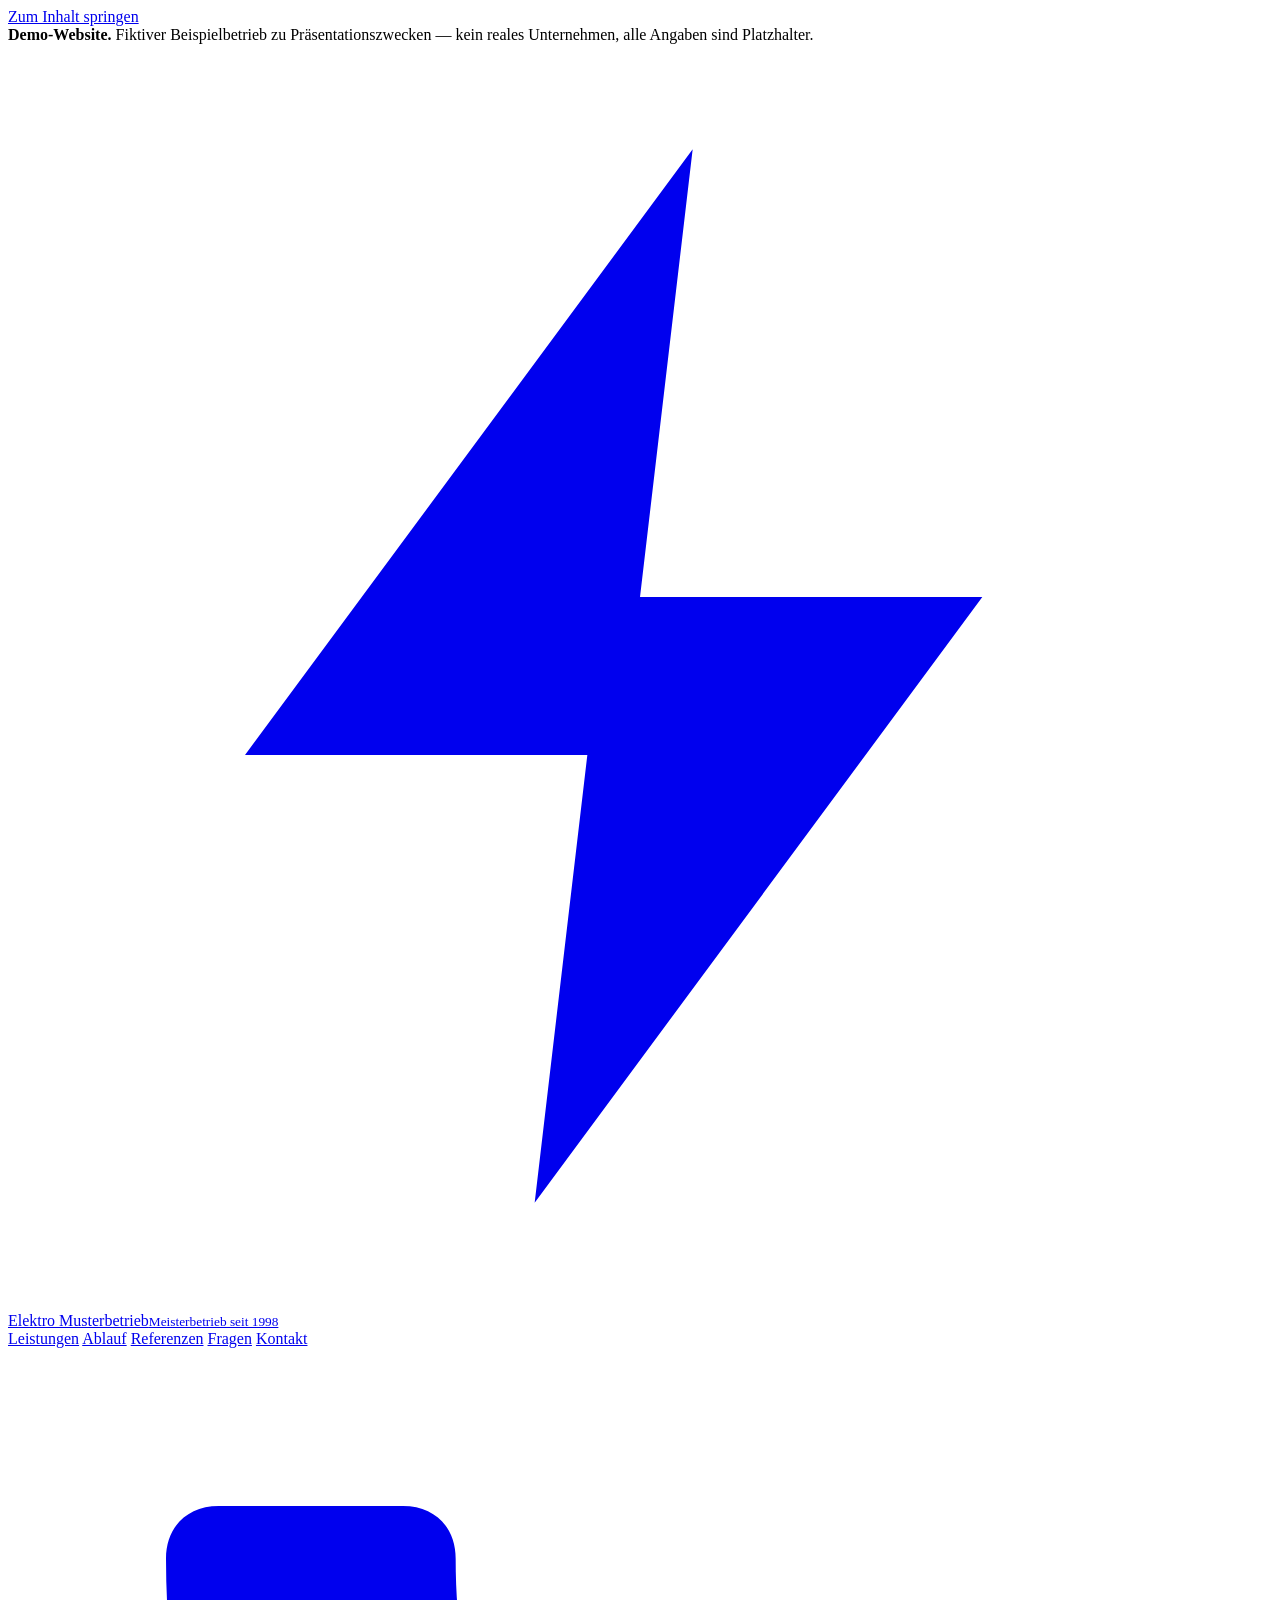
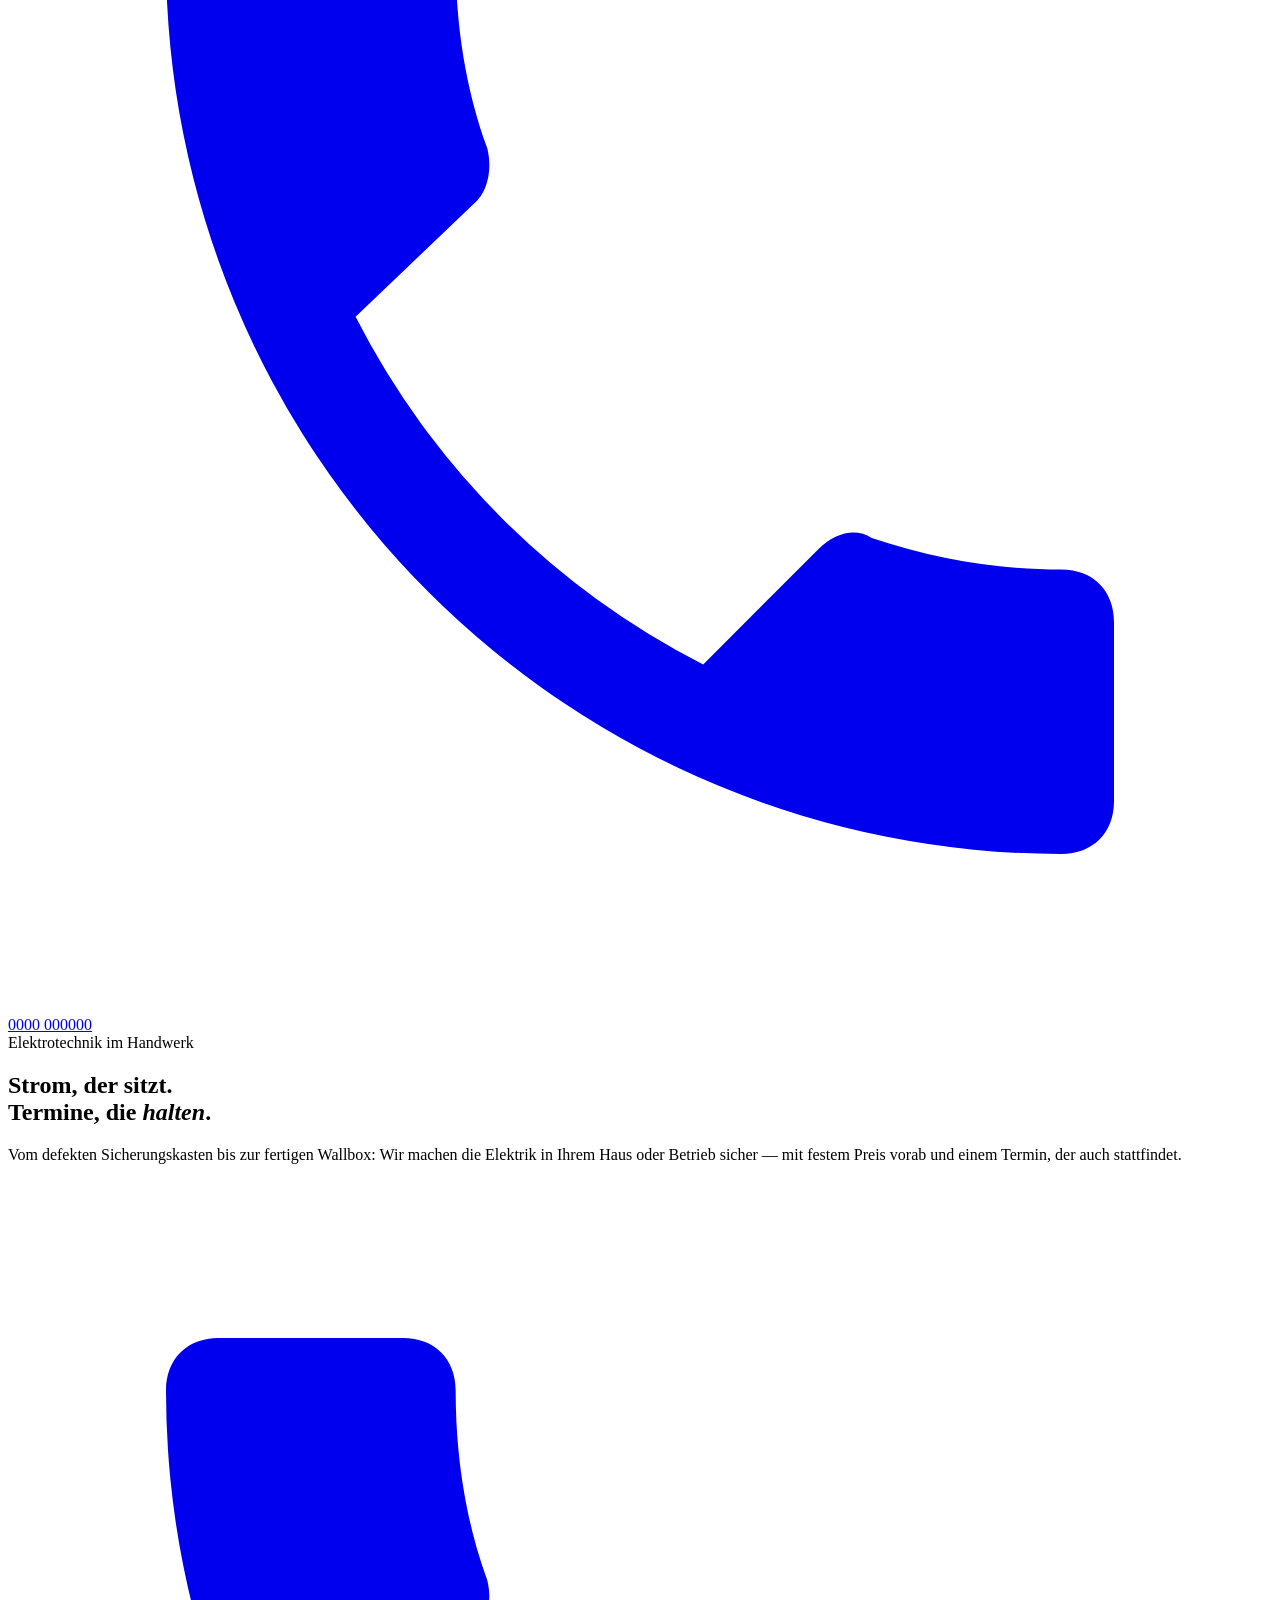
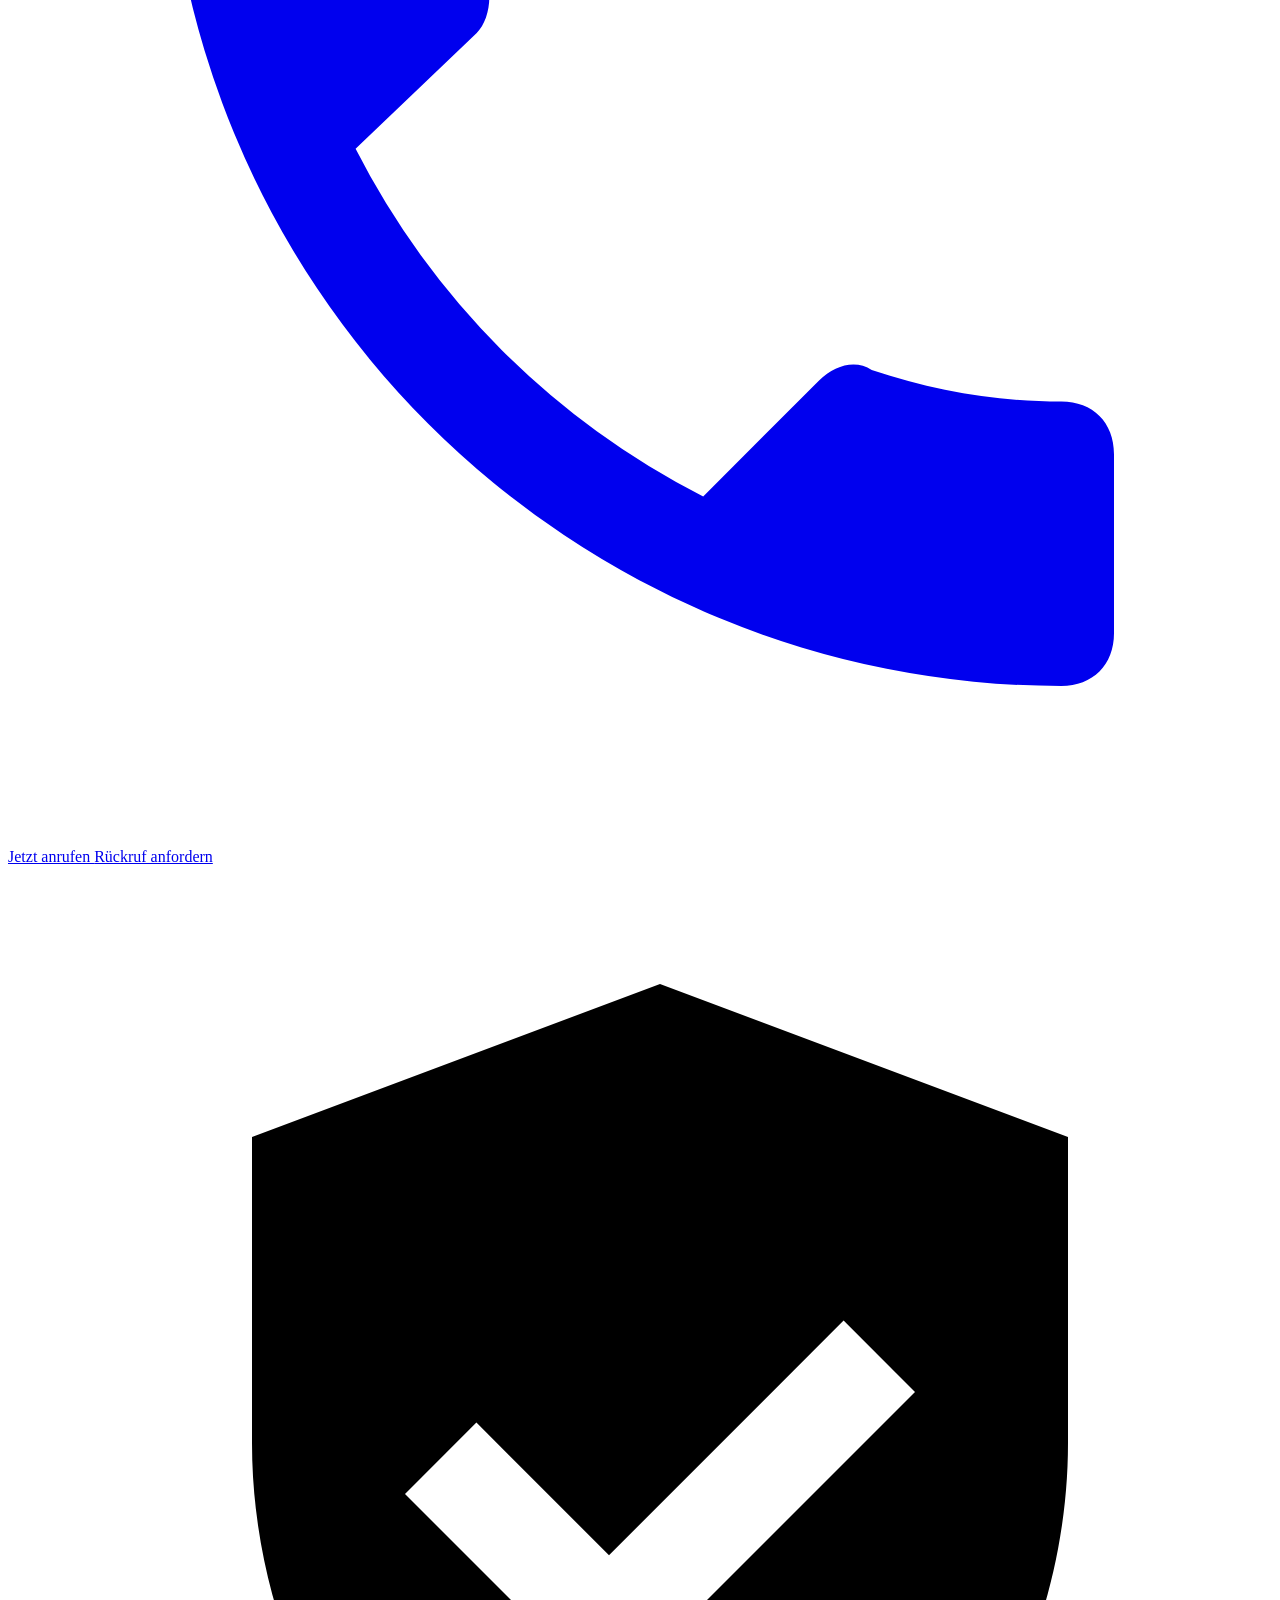
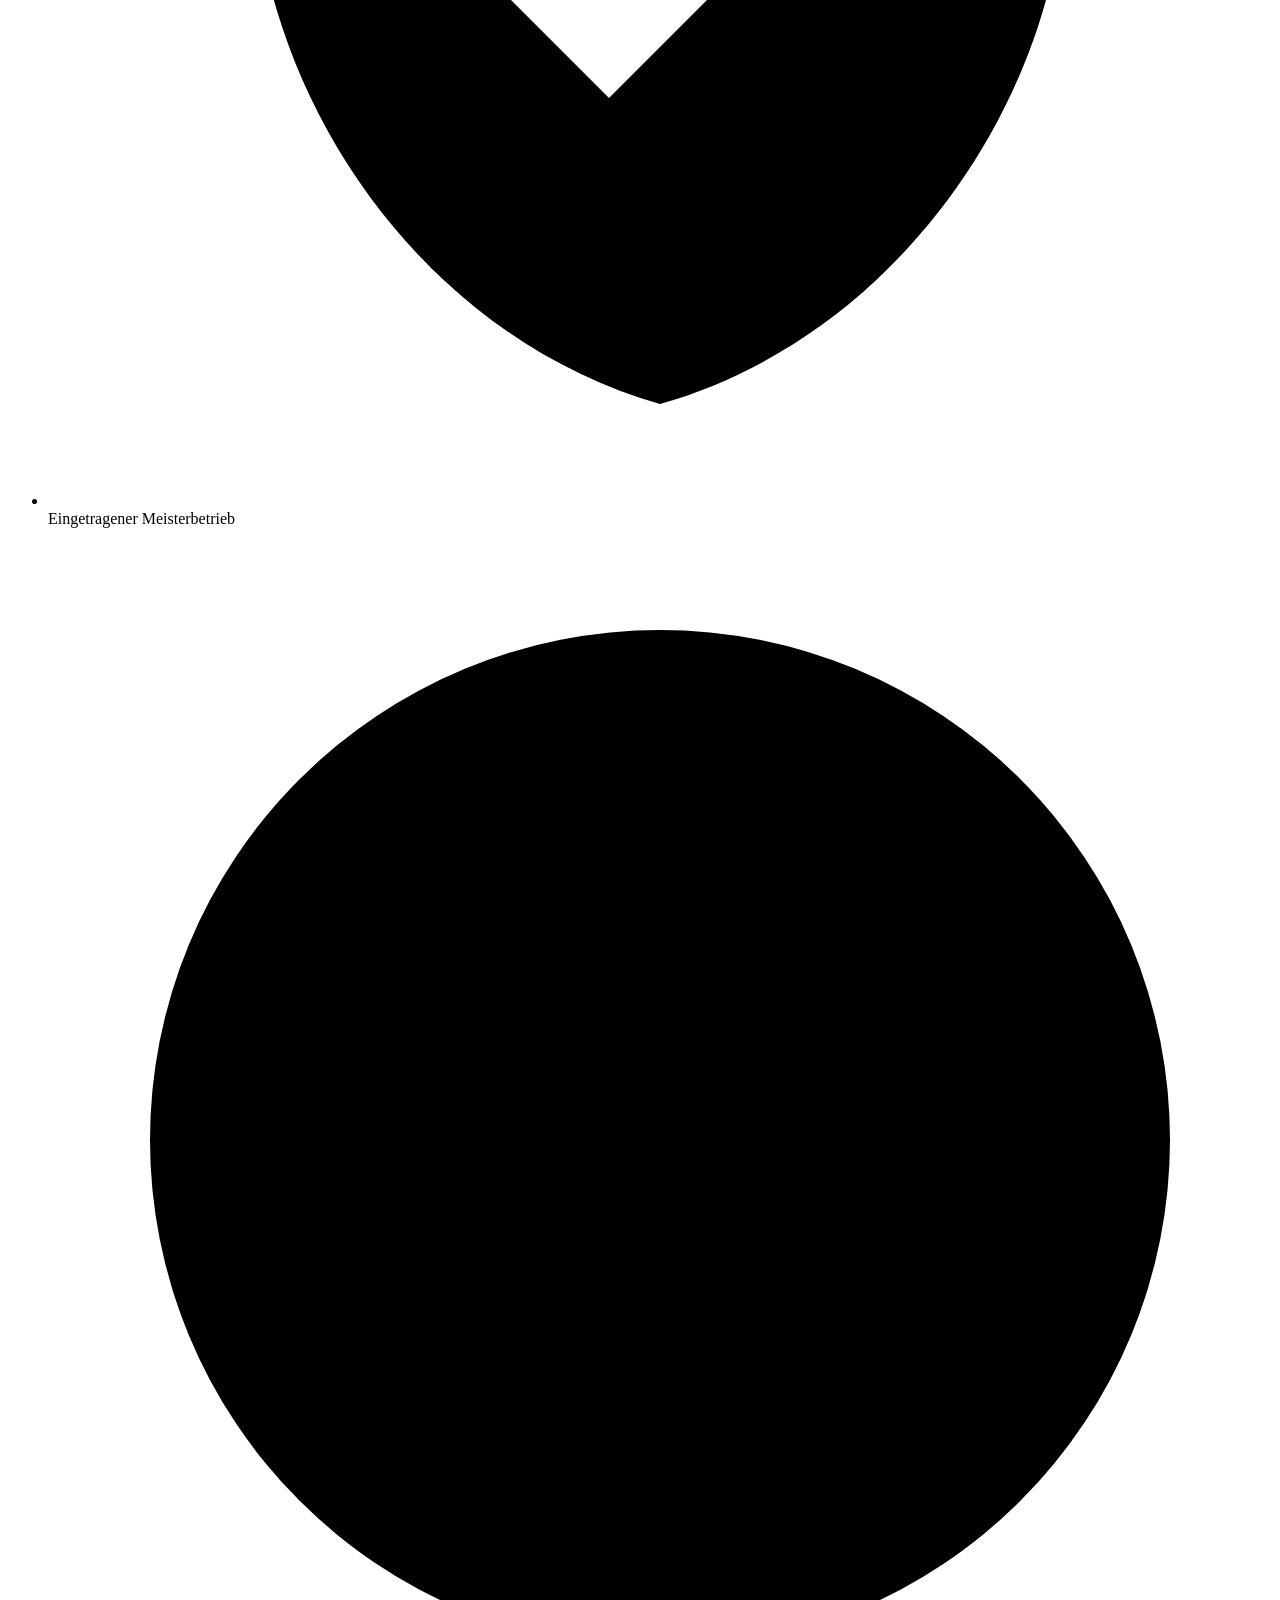
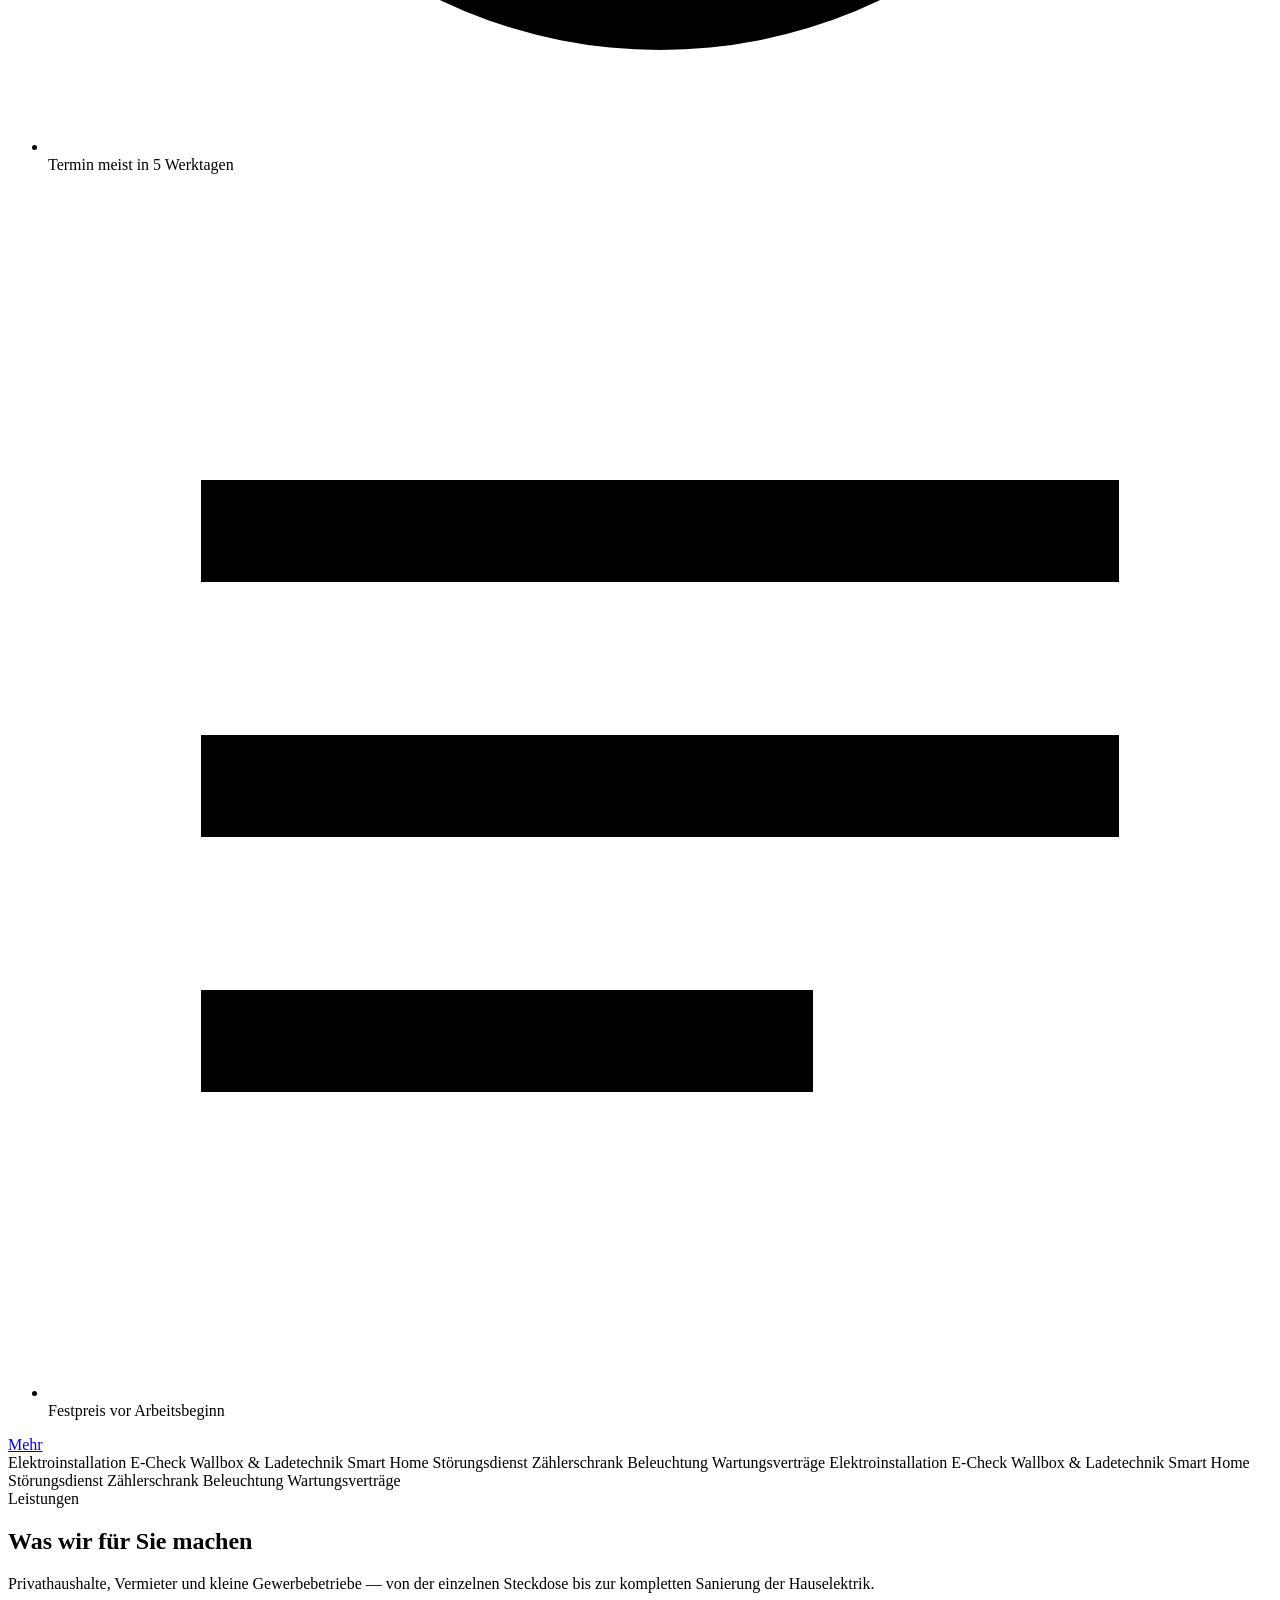
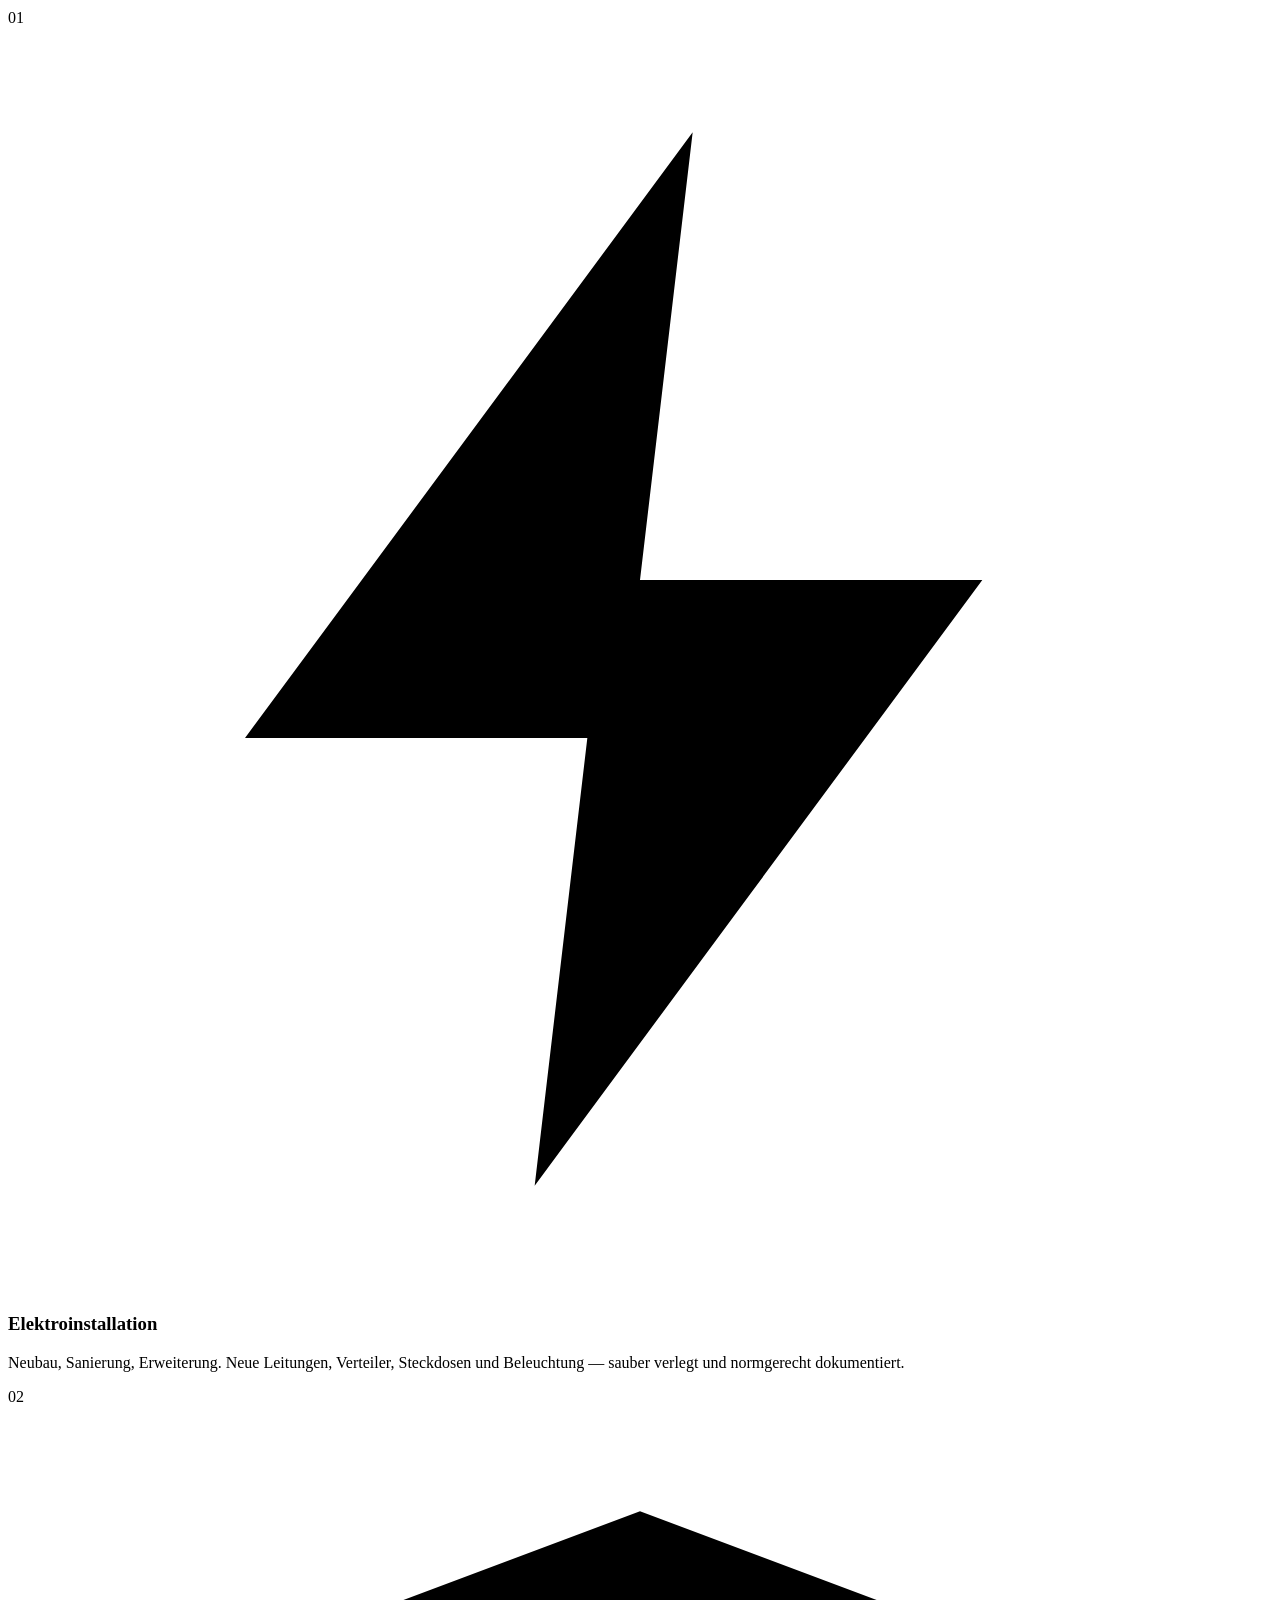
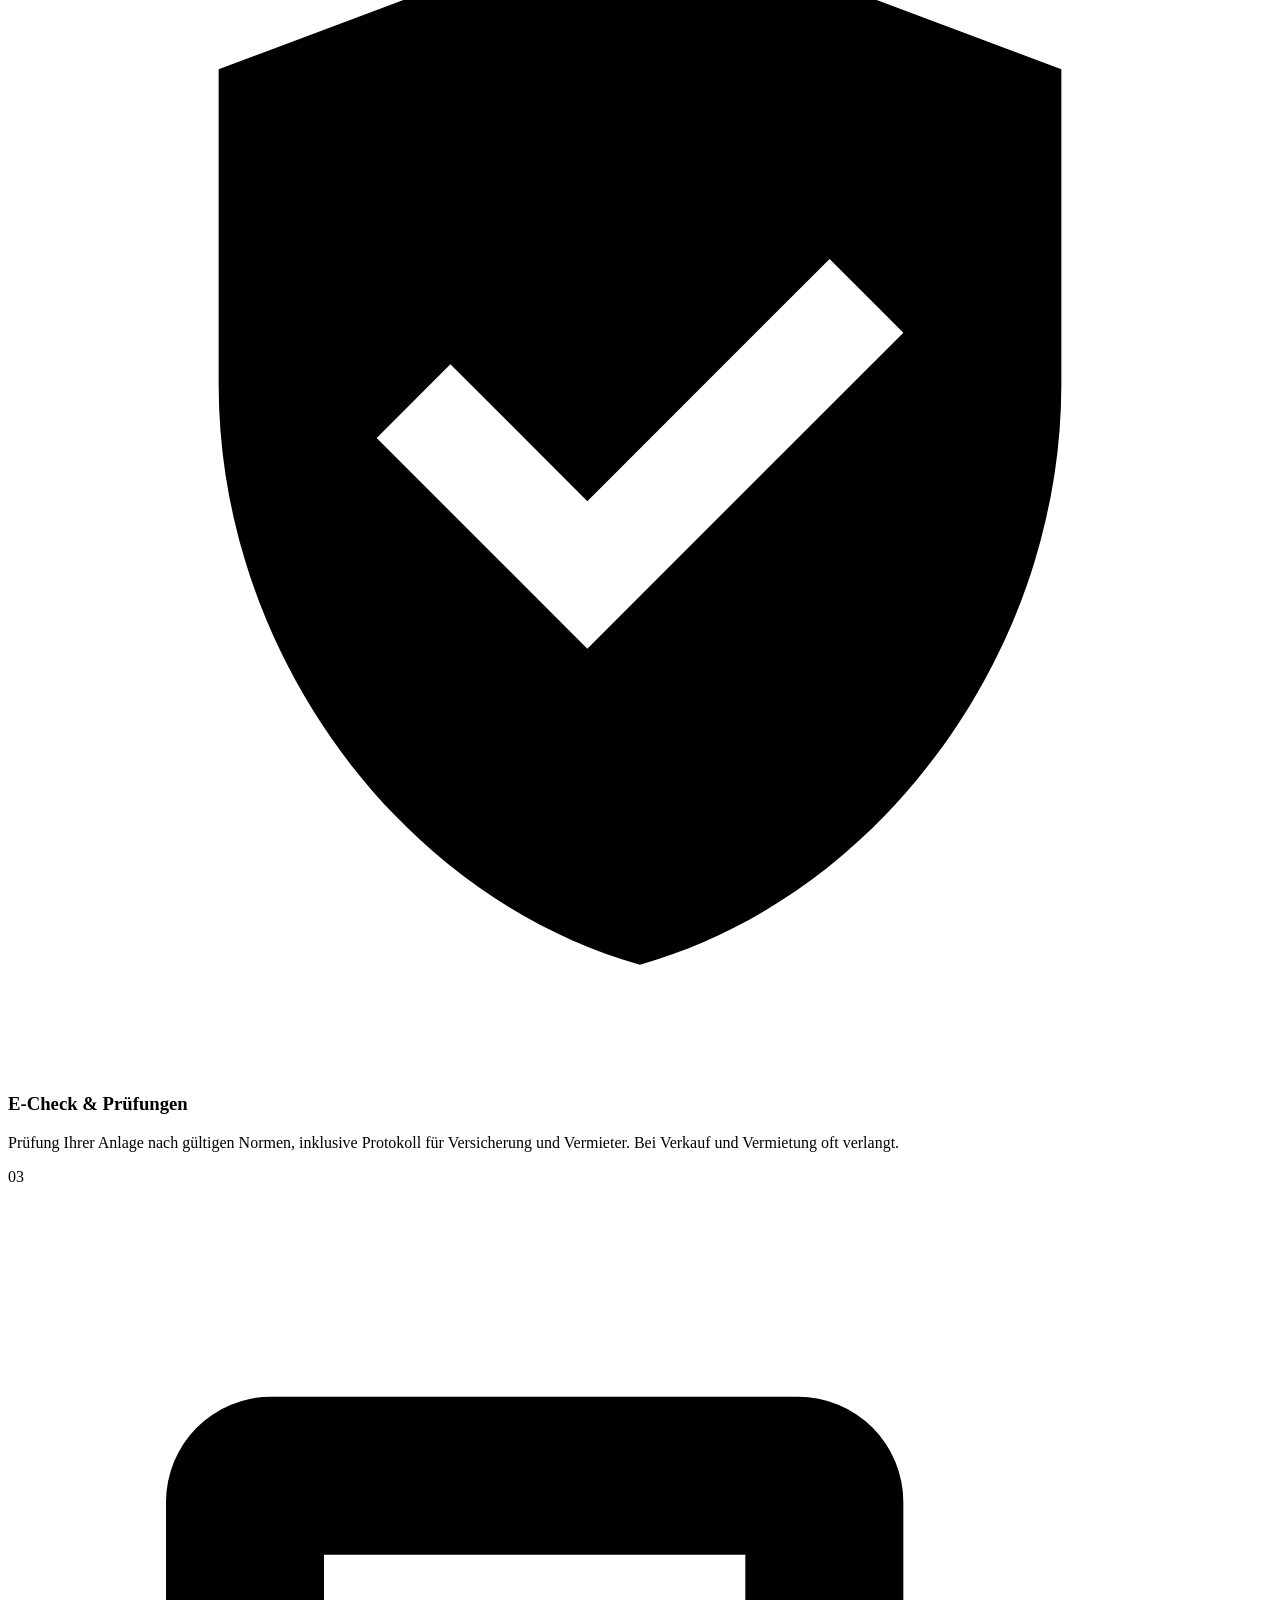
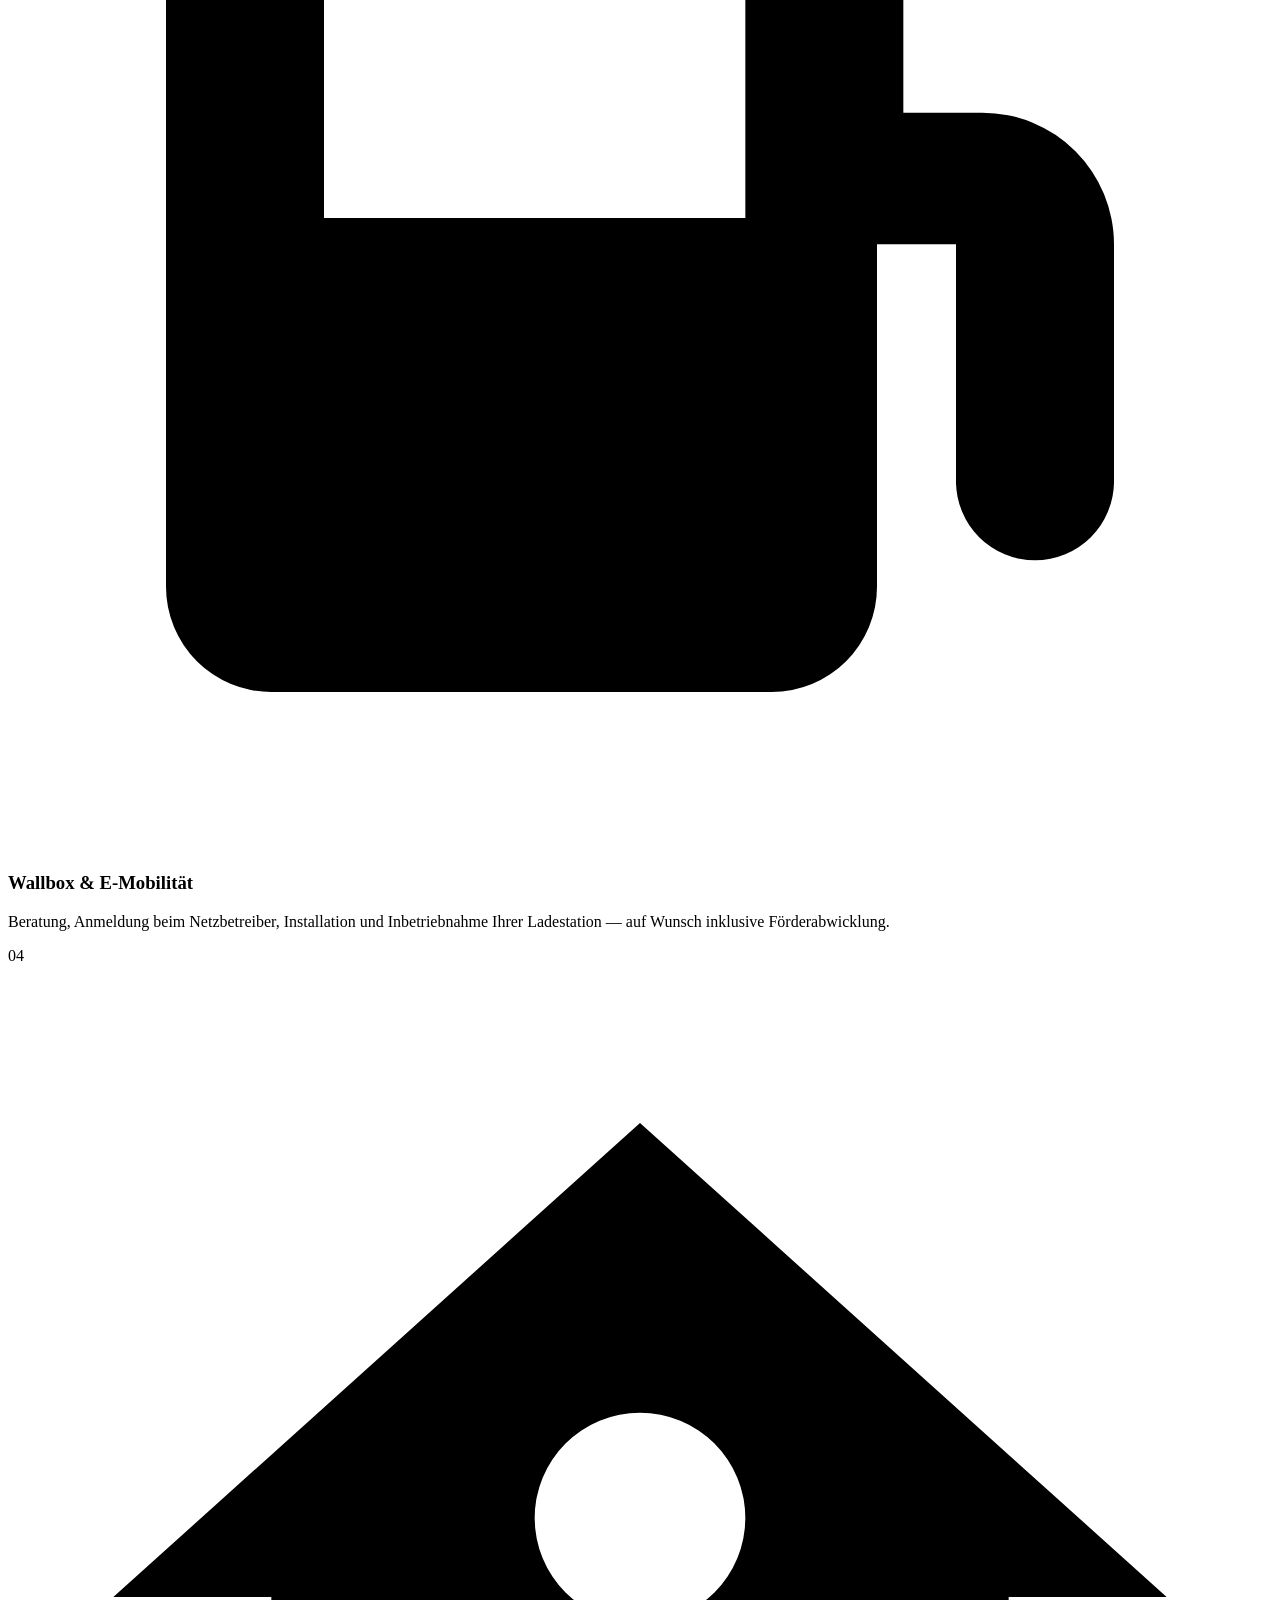
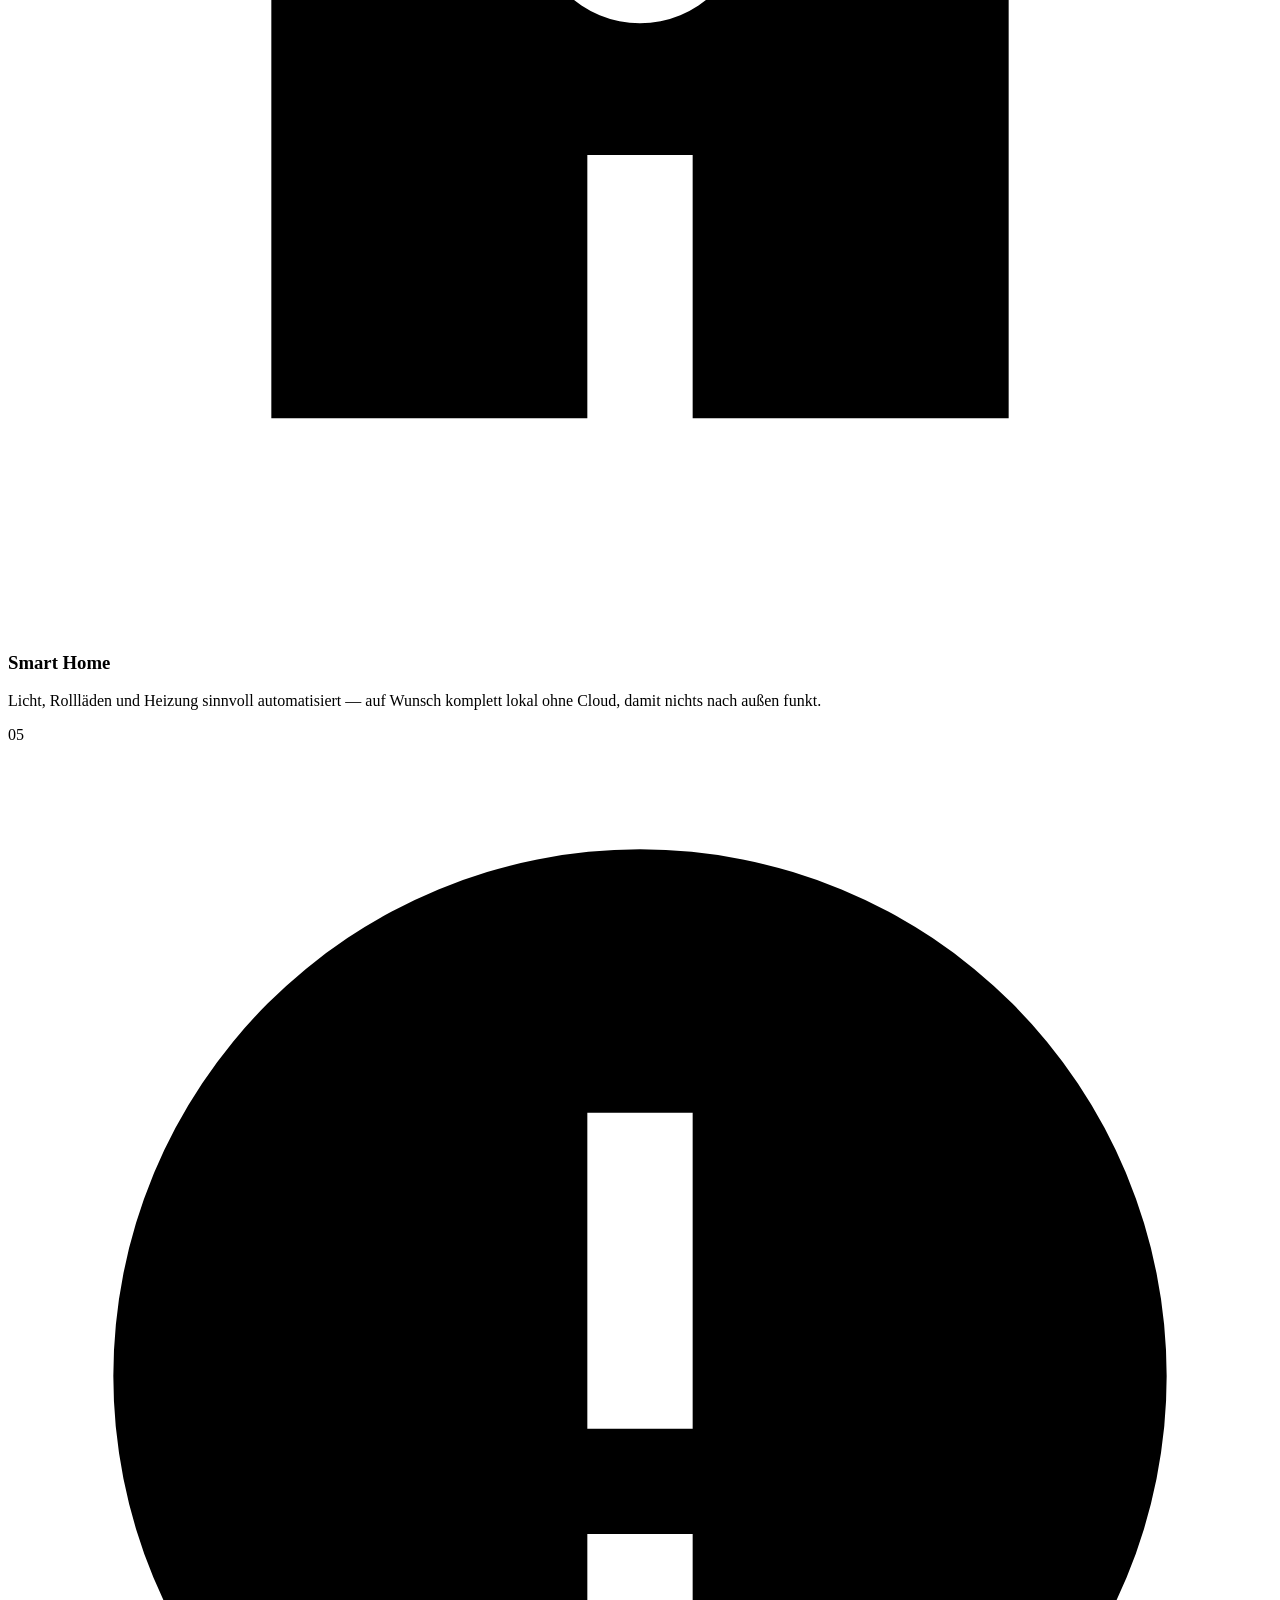
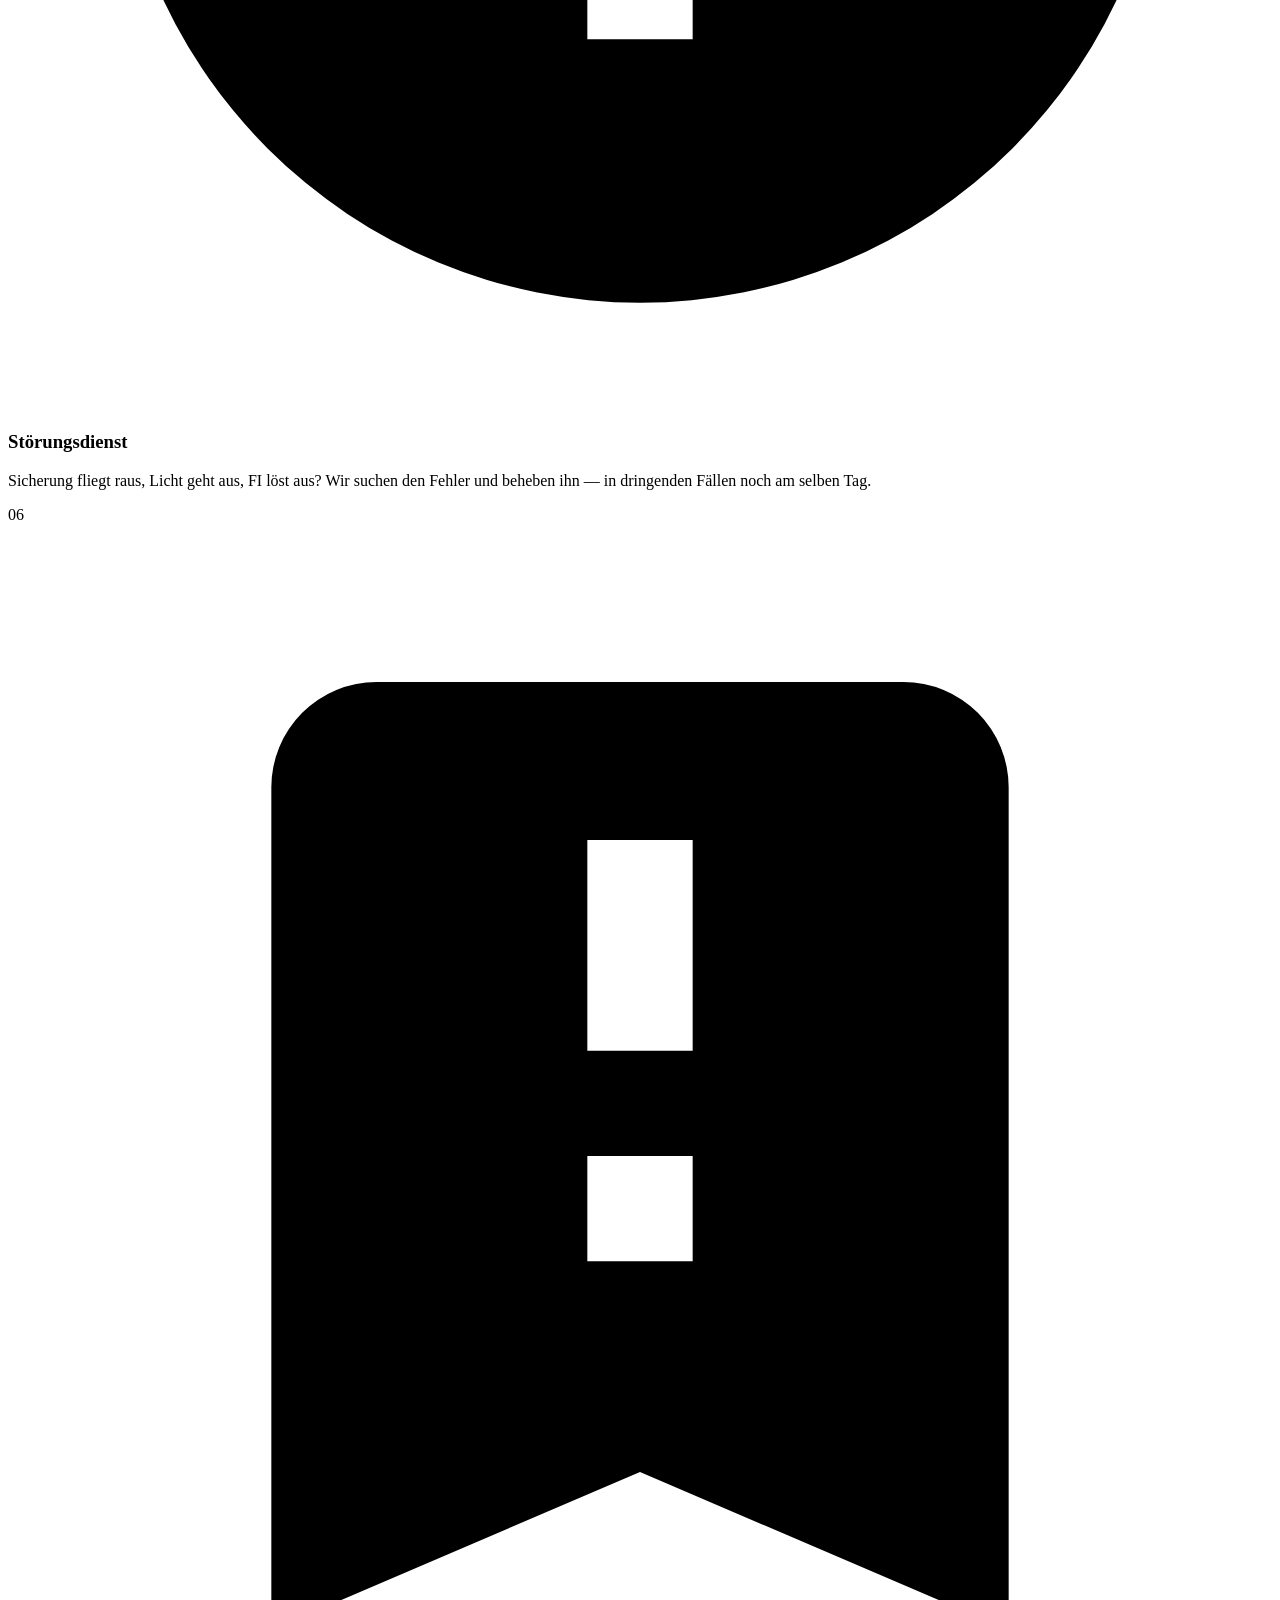
==== index.html @ fe621b6a "Grundgeruest der Startseite Semantisches HTML fuer alle Abschnitte: Hero, Leistungen, Kennzahlen, Ab" ====
<!DOCTYPE html>
<html lang="de">
<head>
<meta charset="utf-8">
<meta name="viewport" content="width=device-width, initial-scale=1">
<title>Elektro Musterbetrieb — Elektroinstallation &amp; E-Check im Raum Musterstadt</title>
<meta name="description" content="Meisterbetrieb für Elektroinstallation, E-Check, Wallbox und Smart Home im Raum Musterstadt. Fester Preis vorab, Termin meist innerhalb einer Woche.">
<meta name="robots" content="noindex, nofollow">
<meta name="theme-color" content="#060d18">
<link rel="stylesheet" href="style.css">
<script>document.documentElement.className += ' js';</script>
</head>
<body>

<a class="skip-link" href="#main">Zum Inhalt springen</a>
<div class="progress" aria-hidden="true"></div>

<div class="demo-bar">
  <strong>Demo-Website.</strong> Fiktiver Beispielbetrieb zu Präsentationszwecken — kein reales Unternehmen, alle Angaben sind Platzhalter.
</div>

<header class="site-header">
  <div class="wrap site-header__inner">
    <a class="logo" href="#top">
      <span class="logo__mark" aria-hidden="true">
        <svg viewBox="0 0 24 24" fill="currentColor"><path d="M13 2 4.5 13.5H11L10 22l8.5-11.5H12L13 2z"/></svg>
      </span>
      <span>Elektro Musterbetrieb<small>Meisterbetrieb seit 1998</small></span>
    </a>

    <nav class="nav" aria-label="Hauptnavigation">
      <div class="nav__links">
        <a href="#leistungen">Leistungen</a>
        <a href="#ablauf">Ablauf</a>
        <a href="#referenzen">Referenzen</a>
        <a href="#faq">Fragen</a>
        <a href="#kontakt">Kontakt</a>
      </div>
      <a class="btn btn--primary btn--sm" href="tel:+490000000000">
        <svg viewBox="0 0 24 24" fill="currentColor" aria-hidden="true"><path d="M6.6 10.8a15.1 15.1 0 0 0 6.6 6.6l2.2-2.2c.3-.3.7-.4 1-.2 1.2.4 2.4.6 3.6.6.6 0 1 .4 1 1V20c0 .6-.4 1-1 1A17 17 0 0 1 3 4c0-.6.4-1 1-1h3.5c.6 0 1 .4 1 1 0 1.3.2 2.5.6 3.6.1.4 0 .8-.2 1l-2.3 2.2z"/></svg>
        <span>0000 000000</span>
      </a>
    </nav>
  </div>
</header>

<main id="main">

  <section class="hero" id="top">
    <div class="hero__aura" aria-hidden="true"><span></span><span></span><span></span></div>
    <div class="hero__grid" aria-hidden="true"></div>

    <div class="wrap">
      <div class="hero__inner" data-stagger="120">
        <span class="eyebrow" data-num="Musterstadt &amp; Umgebung" data-reveal>Elektrotechnik im Handwerk</span>

        <h1 data-reveal>Strom, der sitzt.<br>Termine, die <em>halten</em>.</h1>

        <p class="lede hero__lede" data-reveal>
          Vom defekten Sicherungskasten bis zur fertigen Wallbox: Wir machen die
          Elektrik in Ihrem Haus oder Betrieb sicher — mit festem Preis vorab
          und einem Termin, der auch stattfindet.
        </p>

        <div class="hero__actions" data-reveal>
          <a class="btn btn--primary" href="tel:+490000000000">
            <svg viewBox="0 0 24 24" fill="currentColor" aria-hidden="true"><path d="M6.6 10.8a15.1 15.1 0 0 0 6.6 6.6l2.2-2.2c.3-.3.7-.4 1-.2 1.2.4 2.4.6 3.6.6.6 0 1 .4 1 1V20c0 .6-.4 1-1 1A17 17 0 0 1 3 4c0-.6.4-1 1-1h3.5c.6 0 1 .4 1 1 0 1.3.2 2.5.6 3.6.1.4 0 .8-.2 1l-2.3 2.2z"/></svg>
            Jetzt anrufen
          </a>
          <a class="btn btn--ghost" href="#kontakt">Rückruf anfordern</a>
        </div>

        <ul class="hero__trust" data-reveal>
          <li>
            <svg viewBox="0 0 24 24" fill="currentColor" aria-hidden="true"><path d="M12 2 4 5v6c0 5 3.4 9.7 8 11 4.6-1.3 8-6 8-11V5l-8-3zm-1 14-4-4 1.4-1.4L11 13.2l4.6-4.6L17 10l-6 6z"/></svg>
            Eingetragener Meisterbetrieb
          </li>
          <li>
            <svg viewBox="0 0 24 24" fill="currentColor" aria-hidden="true"><path d="M12 2a10 10 0 1 0 0 20 10 10 0 0 0 0-20zm1 10.6V6h-2v7.4l5.2 3.1 1-1.7-4.2-2.2z"/></svg>
            Termin meist in 5 Werktagen
          </li>
          <li>
            <svg viewBox="0 0 24 24" fill="currentColor" aria-hidden="true"><path d="M3 6h18v2H3V6zm0 5h18v2H3v-2zm0 5h12v2H3v-2z"/></svg>
            Festpreis vor Arbeitsbeginn
          </li>
        </ul>
      </div>
    </div>

    <a class="hero__scroll" href="#leistungen" aria-label="Weiter zu den Leistungen">
      <span>Mehr</span><i aria-hidden="true"></i>
    </a>
  </section>

  <div class="ticker" aria-hidden="true">
    <div class="ticker__track">
      <span>Elektroinstallation</span>
      <span>E-Check</span>
      <span>Wallbox &amp; Ladetechnik</span>
      <span>Smart Home</span>
      <span>Störungsdienst</span>
      <span>Zählerschrank</span>
      <span>Beleuchtung</span>
      <span>Wartungsverträge</span>
      <span>Elektroinstallation</span>
      <span>E-Check</span>
      <span>Wallbox &amp; Ladetechnik</span>
      <span>Smart Home</span>
      <span>Störungsdienst</span>
      <span>Zählerschrank</span>
      <span>Beleuchtung</span>
      <span>Wartungsverträge</span>
    </div>
  </div>

  <section class="section" id="leistungen">
    <div class="wrap">
      <div class="section-head" data-reveal>
        <span class="eyebrow" data-num="01">Leistungen</span>
        <h2>Was wir für Sie machen</h2>
        <p>Privathaushalte, Vermieter und kleine Gewerbebetriebe — von der einzelnen
           Steckdose bis zur kompletten Sanierung der Hauselektrik.</p>
      </div>

      <div class="cards" data-stagger="80">
        <article class="card" data-reveal>
          <span class="card__no">01</span>
          <div class="card__icon" aria-hidden="true">
            <svg viewBox="0 0 24 24" fill="currentColor"><path d="M13 2 4.5 13.5H11L10 22l8.5-11.5H12L13 2z"/></svg>
          </div>
          <h3>Elektroinstallation</h3>
          <p>Neubau, Sanierung, Erweiterung. Neue Leitungen, Verteiler, Steckdosen und
             Beleuchtung — sauber verlegt und normgerecht dokumentiert.</p>
        </article>

        <article class="card" data-reveal>
          <span class="card__no">02</span>
          <div class="card__icon" aria-hidden="true">
            <svg viewBox="0 0 24 24" fill="currentColor"><path d="M12 2 4 5v6c0 5 3.4 9.7 8 11 4.6-1.3 8-6 8-11V5l-8-3zm-1 14-4-4 1.4-1.4L11 13.2l4.6-4.6L17 10l-6 6z"/></svg>
          </div>
          <h3>E-Check &amp; Prüfungen</h3>
          <p>Prüfung Ihrer Anlage nach gültigen Normen, inklusive Protokoll für
             Versicherung und Vermieter. Bei Verkauf und Vermietung oft verlangt.</p>
        </article>

        <article class="card" data-reveal>
          <span class="card__no">03</span>
          <div class="card__icon" aria-hidden="true">
            <svg viewBox="0 0 24 24" fill="currentColor"><path d="M5 4h10a2 2 0 0 1 2 2v4h1.5A2.5 2.5 0 0 1 21 12.5V17a1.5 1.5 0 0 1-3 0v-4.5h-1.5V19a2 2 0 0 1-2 2H5a2 2 0 0 1-2-2V6a2 2 0 0 1 2-2zm1 3v5h8V7H6z"/></svg>
          </div>
          <h3>Wallbox &amp; E-Mobilität</h3>
          <p>Beratung, Anmeldung beim Netzbetreiber, Installation und Inbetriebnahme
             Ihrer Ladestation — auf Wunsch inklusive Förderabwicklung.</p>
        </article>

        <article class="card" data-reveal>
          <span class="card__no">04</span>
          <div class="card__icon" aria-hidden="true">
            <svg viewBox="0 0 24 24" fill="currentColor"><path d="M12 3 2 12h3v8h6v-5h2v5h6v-8h3L12 3zm0 5.5a2 2 0 1 1 0 4 2 2 0 0 1 0-4z"/></svg>
          </div>
          <h3>Smart Home</h3>
          <p>Licht, Rollläden und Heizung sinnvoll automatisiert — auf Wunsch komplett
             lokal ohne Cloud, damit nichts nach außen funkt.</p>
        </article>

        <article class="card" data-reveal>
          <span class="card__no">05</span>
          <div class="card__icon" aria-hidden="true">
            <svg viewBox="0 0 24 24" fill="currentColor"><path d="M12 2a10 10 0 1 0 0 20 10 10 0 0 0 0-20zm1 15h-2v-2h2v2zm0-4h-2V7h2v6z"/></svg>
          </div>
          <h3>Störungsdienst</h3>
          <p>Sicherung fliegt raus, Licht geht aus, FI löst aus? Wir suchen den Fehler
             und beheben ihn — in dringenden Fällen noch am selben Tag.</p>
        </article>

        <article class="card" data-reveal>
          <span class="card__no">06</span>
          <div class="card__icon" aria-hidden="true">
            <svg viewBox="0 0 24 24" fill="currentColor"><path d="M17 3H7a2 2 0 0 0-2 2v16l7-3 7 3V5a2 2 0 0 0-2-2zm-4 11h-2v-2h2v2zm0-4h-2V6h2v4z"/></svg>
          </div>
          <h3>Wartungsverträge</h3>
          <p>Für Vermieter und Gewerbe: feste Prüfintervalle, Vorrang bei Terminen,
             planbare Kosten über das ganze Jahr.</p>
        </article>
      </div>
    </div>
  </section>

  <section class="section section--dark" aria-label="Zahlen zum Betrieb">
    <div class="wrap">
      <div class="stats" data-stagger="110">
        <div class="stat" data-reveal>
          <span class="stat__num"><span data-count="27" data-suffix="">0</span></span>
          <span class="stat__label">Jahre im Handwerk</span>
        </div>
        <div class="stat" data-reveal>
          <span class="stat__num"><span data-count="1400" data-suffix="">0</span><em>+</em></span>
          <span class="stat__label">Abgeschlossene Aufträge</span>
        </div>
        <div class="stat" data-reveal>
          <span class="stat__num"><span data-count="5" data-suffix="">0</span></span>
          <span class="stat__label">Mitarbeiter im Team</span>
        </div>
        <div class="stat" data-reveal>
          <span class="stat__num"><span data-count="24" data-suffix="">0</span><em>h</em></span>
          <span class="stat__label">Rückmeldung werktags</span>
        </div>
      </div>
    </div>
  </section>

  <section class="section section--alt" id="ablauf">
    <div class="wrap">
      <div class="section-head" data-reveal>
        <span class="eyebrow" data-num="02">Ablauf</span>
        <h2>So läuft es bei uns ab</h2>
        <p>Keine Überraschungen auf der Rechnung. Sie wissen vorher, was es kostet.</p>
      </div>

      <ol class="steps">
        <li class="step">
          <h3>Anruf oder Nachricht</h3>
          <p>Sie schildern kurz, worum es geht. Wir sagen Ihnen direkt, ob wir der
             richtige Ansprechpartner sind.</p>
        </li>
        <li class="step">
          <h3>Termin vor Ort</h3>
          <p>Wir schauen uns die Sache an und besprechen die Möglichkeiten — bei
             kleineren Arbeiten oft gleich mit Erledigung.</p>
        </li>
        <li class="step">
          <h3>Festes Angebot</h3>
          <p>Sie bekommen ein schriftliches Angebot mit klarem Preis. Erst wenn Sie
             zustimmen, geht es weiter.</p>
        </li>
        <li class="step">
          <h3>Ausführung &amp; Abnahme</h3>
          <p>Wir arbeiten sauber, räumen hinter uns auf und übergeben Ihnen alle
             Protokolle und Unterlagen.</p>
        </li>
      </ol>
    </div>
  </section>

  <section class="section" id="referenzen">
    <div class="wrap">
      <div class="section-head" data-reveal>
        <span class="eyebrow" data-num="03">Referenzen</span>
        <h2>Arbeiten aus der Region</h2>
        <p>Ein Auszug aus den letzten Monaten. Die Flächen unten sind Platzhalter —
           hier gehören echte Fotos vom Betrieb hin.</p>
      </div>

      <div class="gallery" data-stagger="100">
        <figure class="shot" data-reveal="zoom">
          <div class="shot__ph" aria-hidden="true"></div>
          <figcaption class="shot__label">
            <span>Einfamilienhaus</span>
            <strong>Komplettsanierung Elektrik</strong>
            <small>Platzhalter für Kundenfoto</small>
          </figcaption>
        </figure>
        <figure class="shot" data-reveal="zoom">
          <div class="shot__ph" aria-hidden="true"></div>
          <figcaption class="shot__label">
            <span>Gewerbe</span>
            <strong>Zählerschrank &amp; Unterverteilung</strong>
            <small>Platzhalter für Kundenfoto</small>
          </figcaption>
        </figure>
        <figure class="shot" data-reveal="zoom">
          <div class="shot__ph" aria-hidden="true"></div>
          <figcaption class="shot__label">
            <span>Privat</span>
            <strong>Wallbox mit Lastmanagement</strong>
            <small>Platzhalter für Kundenfoto</small>
          </figcaption>
        </figure>
      </div>
    </div>
  </section>

  <section class="section section--alt" aria-label="Kundenstimmen">
    <div class="wrap">
      <div class="section-head" data-reveal>
        <span class="eyebrow" data-num="04">Stimmen</span>
        <h2>Was Kunden sagen</h2>
        <p><strong>Platzhaltertexte.</strong> Beim echten Projekt durch Bewertungen
           ersetzen, die tatsächlich abgegeben und zur Veröffentlichung freigegeben
           wurden — erfundene Bewertungen sind wettbewerbsrechtlich unzulässig.</p>
      </div>

      <div class="quotes" data-stagger="90">
        <figure class="quote" data-reveal>
          <div class="stars" aria-label="5 von 5 Sternen">
            <svg viewBox="0 0 24 24" fill="currentColor"><path d="m12 17.3-6.2 3.7 1.6-7L2 9.2l7.1-.6L12 2l2.9 6.6 7.1.6-5.4 4.8 1.6 7z"/></svg>
            <svg viewBox="0 0 24 24" fill="currentColor"><path d="m12 17.3-6.2 3.7 1.6-7L2 9.2l7.1-.6L12 2l2.9 6.6 7.1.6-5.4 4.8 1.6 7z"/></svg>
            <svg viewBox="0 0 24 24" fill="currentColor"><path d="m12 17.3-6.2 3.7 1.6-7L2 9.2l7.1-.6L12 2l2.9 6.6 7.1.6-5.4 4.8 1.6 7z"/></svg>
            <svg viewBox="0 0 24 24" fill="currentColor"><path d="m12 17.3-6.2 3.7 1.6-7L2 9.2l7.1-.6L12 2l2.9 6.6 7.1.6-5.4 4.8 1.6 7z"/></svg>
            <svg viewBox="0 0 24 24" fill="currentColor"><path d="m12 17.3-6.2 3.7 1.6-7L2 9.2l7.1-.6L12 2l2.9 6.6 7.1.6-5.4 4.8 1.6 7z"/></svg>
          </div>
          <blockquote>Beispieltext für eine Kundenstimme. Hier steht später, was ein
            echter Kunde über die Zusammenarbeit gesagt hat — konkret und in seinen
            eigenen Worten.</blockquote>
          <figcaption>
            <span class="quote__avatar" aria-hidden="true">AB</span>
            <span><strong>Platzhalter Name</strong><span>Musterstadt</span></span>
          </figcaption>
        </figure>

        <figure class="quote" data-reveal>
          <div class="stars" aria-label="5 von 5 Sternen">
            <svg viewBox="0 0 24 24" fill="currentColor"><path d="m12 17.3-6.2 3.7 1.6-7L2 9.2l7.1-.6L12 2l2.9 6.6 7.1.6-5.4 4.8 1.6 7z"/></svg>
            <svg viewBox="0 0 24 24" fill="currentColor"><path d="m12 17.3-6.2 3.7 1.6-7L2 9.2l7.1-.6L12 2l2.9 6.6 7.1.6-5.4 4.8 1.6 7z"/></svg>
            <svg viewBox="0 0 24 24" fill="currentColor"><path d="m12 17.3-6.2 3.7 1.6-7L2 9.2l7.1-.6L12 2l2.9 6.6 7.1.6-5.4 4.8 1.6 7z"/></svg>
            <svg viewBox="0 0 24 24" fill="currentColor"><path d="m12 17.3-6.2 3.7 1.6-7L2 9.2l7.1-.6L12 2l2.9 6.6 7.1.6-5.4 4.8 1.6 7z"/></svg>
            <svg viewBox="0 0 24 24" fill="currentColor"><path d="m12 17.3-6.2 3.7 1.6-7L2 9.2l7.1-.6L12 2l2.9 6.6 7.1.6-5.4 4.8 1.6 7z"/></svg>
          </div>
          <blockquote>Zweiter Beispieltext. Am besten wirken Zitate, die einen
            konkreten Punkt nennen: Termintreue, Sauberkeit, verständliche Erklärung
            der Rechnung.</blockquote>
          <figcaption>
            <span class="quote__avatar" aria-hidden="true">CD</span>
            <span><strong>Platzhalter Name</strong><span>Musterstadt</span></span>
          </figcaption>
        </figure>

        <figure class="quote" data-reveal>
          <div class="stars" aria-label="5 von 5 Sternen">
            <svg viewBox="0 0 24 24" fill="currentColor"><path d="m12 17.3-6.2 3.7 1.6-7L2 9.2l7.1-.6L12 2l2.9 6.6 7.1.6-5.4 4.8 1.6 7z"/></svg>
            <svg viewBox="0 0 24 24" fill="currentColor"><path d="m12 17.3-6.2 3.7 1.6-7L2 9.2l7.1-.6L12 2l2.9 6.6 7.1.6-5.4 4.8 1.6 7z"/></svg>
            <svg viewBox="0 0 24 24" fill="currentColor"><path d="m12 17.3-6.2 3.7 1.6-7L2 9.2l7.1-.6L12 2l2.9 6.6 7.1.6-5.4 4.8 1.6 7z"/></svg>
            <svg viewBox="0 0 24 24" fill="currentColor"><path d="m12 17.3-6.2 3.7 1.6-7L2 9.2l7.1-.6L12 2l2.9 6.6 7.1.6-5.4 4.8 1.6 7z"/></svg>
            <svg viewBox="0 0 24 24" fill="currentColor"><path d="m12 17.3-6.2 3.7 1.6-7L2 9.2l7.1-.6L12 2l2.9 6.6 7.1.6-5.4 4.8 1.6 7z"/></svg>
          </div>
          <blockquote>Dritter Beispieltext. Drei bis vier kurze Stimmen wirken
            glaubwürdiger als eine lange — und lassen sich leichter einsammeln.</blockquote>
          <figcaption>
            <span class="quote__avatar" aria-hidden="true">EF</span>
            <span><strong>Platzhalter Name</strong><span>Musterstadt</span></span>
          </figcaption>
        </figure>
      </div>
    </div>
  </section>

  <section class="section" id="faq">
    <div class="wrap wrap--narrow">
      <div class="section-head" data-reveal>
        <span class="eyebrow" data-num="05">Häufige Fragen</span>
        <h2>Bevor Sie anrufen</h2>
        <p>Die Fragen, die uns am häufigsten gestellt werden.</p>
      </div>

      <div class="faq" data-stagger="70">
        <details data-reveal>
          <summary>Was kostet ein Termin bei mir zu Hause?<i aria-hidden="true"></i></summary>
          <div class="faq__body"><div><p>Die Erstbesichtigung für geplante Arbeiten ist
            kostenlos. Bei einer akuten Störung berechnen wir Anfahrt und Arbeitszeit
            nach Aufwand — den Stundensatz nennen wir Ihnen vorher am Telefon.</p></div></div>
        </details>

        <details data-reveal>
          <summary>Wie schnell bekomme ich einen Termin?<i aria-hidden="true"></i></summary>
          <div class="faq__body"><div><p>Für geplante Arbeiten liegen wir meist bei fünf
            Werktagen. Bei Störungen mit Sicherheitsrisiko — Brandgeruch, Funkenbildung,
            Stromausfall in der ganzen Wohnung — versuchen wir es noch am selben Tag.</p></div></div>
        </details>

        <details data-reveal>
          <summary>Übernehmen Sie auch kleine Aufträge?<i aria-hidden="true"></i></summary>
          <div class="faq__body"><div><p>Ja. Eine zusätzliche Steckdose oder eine defekte
            Leuchte sind für uns genauso normal wie eine Komplettsanierung. Sagen Sie am
            Telefon einfach, worum es geht.</p></div></div>
        </details>

        <details data-reveal>
          <summary>Brauche ich für eine Wallbox eine Genehmigung?<i aria-hidden="true"></i></summary>
          <div class="faq__body"><div><p>Jede Ladeeinrichtung muss beim Netzbetreiber
            angemeldet werden, ab einer bestimmten Leistung ist zusätzlich eine
            Genehmigung nötig. Die Formalitäten übernehmen wir für Sie.</p></div></div>
        </details>

        <details data-reveal>
          <summary>Arbeiten Sie auch für Vermieter und Hausverwaltungen?<i aria-hidden="true"></i></summary>
          <div class="faq__body"><div><p>Ja, mit festen Prüfintervallen und
            Sammelrechnung. Für regelmäßige Zusammenarbeit bieten wir Wartungsverträge
            mit Vorrang bei der Terminvergabe an.</p></div></div>
        </details>
      </div>
    </div>
  </section>

  <section class="section section--alt" id="kontakt">
    <div class="wrap">
      <div class="contact">
        <div data-reveal="left">
          <span class="eyebrow" data-num="06">Kontakt</span>
          <h2>Sprechen wir darüber</h2>
          <p class="lede">Am schnellsten geht es telefonisch. Wenn es Ihnen lieber ist,
             schreiben Sie uns — wir melden uns in der Regel am nächsten Werktag.</p>

          <ul class="contact-list">
            <li>
              <i aria-hidden="true"><svg viewBox="0 0 24 24" fill="currentColor"><path d="M6.6 10.8a15.1 15.1 0 0 0 6.6 6.6l2.2-2.2c.3-.3.7-.4 1-.2 1.2.4 2.4.6 3.6.6.6 0 1 .4 1 1V20c0 .6-.4 1-1 1A17 17 0 0 1 3 4c0-.6.4-1 1-1h3.5c.6 0 1 .4 1 1 0 1.3.2 2.5.6 3.6.1.4 0 .8-.2 1l-2.3 2.2z"/></svg></i>
              <span><strong>Telefon</strong><a href="tel:+490000000000">0000 000000</a></span>
            </li>
            <li>
              <i aria-hidden="true"><svg viewBox="0 0 24 24" fill="currentColor"><path d="M20 4H4a2 2 0 0 0-2 2v12a2 2 0 0 0 2 2h16a2 2 0 0 0 2-2V6a2 2 0 0 0-2-2zm0 4-8 5-8-5V6l8 5 8-5v2z"/></svg></i>
              <span><strong>E-Mail</strong><a href="mailto:info@example.com">info@example.com</a></span>
            </li>
            <li>
              <i aria-hidden="true"><svg viewBox="0 0 24 24" fill="currentColor"><path d="M12 2a7 7 0 0 0-7 7c0 5.3 7 13 7 13s7-7.7 7-13a7 7 0 0 0-7-7zm0 9.5a2.5 2.5 0 1 1 0-5 2.5 2.5 0 0 1 0 5z"/></svg></i>
              <span><strong>Werkstatt</strong><span class="val">Musterstraße 1, 00000 Musterstadt</span></span>
            </li>
            <li>
              <i aria-hidden="true"><svg viewBox="0 0 24 24" fill="currentColor"><path d="M12 2a10 10 0 1 0 0 20 10 10 0 0 0 0-20zm1 10.6V6h-2v7.4l5.2 3.1 1-1.7-4.2-2.2z"/></svg></i>
              <span><strong>Erreichbarkeit</strong><span class="val">Mo–Fr 7:30–16:30 Uhr</span></span>
            </li>
          </ul>
        </div>

        <form class="form" action="#" method="post" data-reveal="right">
          <div class="field">
            <label for="name">Name</label>
            <input type="text" id="name" name="name" autocomplete="name" placeholder="Ihr Name" required>
          </div>
          <div class="field">
            <label for="kontakt">E-Mail oder Telefon</label>
            <input type="text" id="kontakt" name="kontakt" autocomplete="email" placeholder="So erreichen wir Sie" required>
          </div>
          <div class="field">
            <label for="nachricht">Worum geht es?</label>
            <textarea id="nachricht" name="nachricht" placeholder="Beschreiben Sie kurz Ihr Anliegen" required></textarea>
          </div>
          <div class="field field--check">
            <input type="checkbox" id="dsgvo" name="dsgvo" required>
            <label for="dsgvo">Ich bin einverstanden, dass meine Angaben zur Bearbeitung
              der Anfrage gespeichert werden. Details in der
              <a href="datenschutz.html">Datenschutzerklärung</a>.</label>
          </div>
          <button class="btn btn--solid" type="submit">
            Anfrage senden
            <svg viewBox="0 0 24 24" fill="currentColor" aria-hidden="true"><path d="M4 12h14l-5.5-5.5L14 5l8 8-8 8-1.5-1.5L18 14H4v-2z"/></svg>
          </button>
          <p class="form__note">Demo-Formular — es wird nichts versendet oder gespeichert.</p>
        </form>
      </div>
    </div>
  </section>

</main>

<footer class="site-footer">
  <div class="wrap">
    <div class="footer-grid">
      <div>
        <h3>Elektro Musterbetrieb</h3>
        <p>Meisterbetrieb für Elektrotechnik<br>Musterstraße 1<br>00000 Musterstadt</p>
      </div>
      <div>
        <h3>Leistungen</h3>
        <ul>
          <li><a href="#leistungen">Elektroinstallation</a></li>
          <li><a href="#leistungen">E-Check</a></li>
          <li><a href="#leistungen">Wallbox</a></li>
          <li><a href="#leistungen">Störungsdienst</a></li>
        </ul>
      </div>
      <div>
        <h3>Kontakt</h3>
        <ul>
          <li><a href="tel:+490000000000">0000 000000</a></li>
          <li><a href="mailto:info@example.com">info@example.com</a></li>
          <li>Mo–Fr 7:30–16:30 Uhr</li>
        </ul>
      </div>
      <div>
        <h3>Rechtliches</h3>
        <ul>
          <li><a href="impressum.html">Impressum</a></li>
          <li><a href="datenschutz.html">Datenschutzerklärung</a></li>
        </ul>
      </div>
    </div>

    <div class="footer-bottom">
      <span>© 2026 Elektro Musterbetrieb — fiktives Demo-Projekt</span>
      <span class="footer-badge"><b aria-hidden="true"></b>Ohne Cookies, ohne Tracking, ohne externe Dienste</span>
    </div>
  </div>
</footer>

<div class="call-bar">
  <a class="btn btn--primary" href="tel:+490000000000">
    <svg viewBox="0 0 24 24" fill="currentColor" aria-hidden="true"><path d="M6.6 10.8a15.1 15.1 0 0 0 6.6 6.6l2.2-2.2c.3-.3.7-.4 1-.2 1.2.4 2.4.6 3.6.6.6 0 1 .4 1 1V20c0 .6-.4 1-1 1A17 17 0 0 1 3 4c0-.6.4-1 1-1h3.5c.6 0 1 .4 1 1 0 1.3.2 2.5.6 3.6.1.4 0 .8-.2 1l-2.3 2.2z"/></svg>
    Anrufen
  </a>
  <a class="btn btn--outline" href="#kontakt">Nachricht</a>
</div>

<script src="app.js"></script>
</body>
</html>
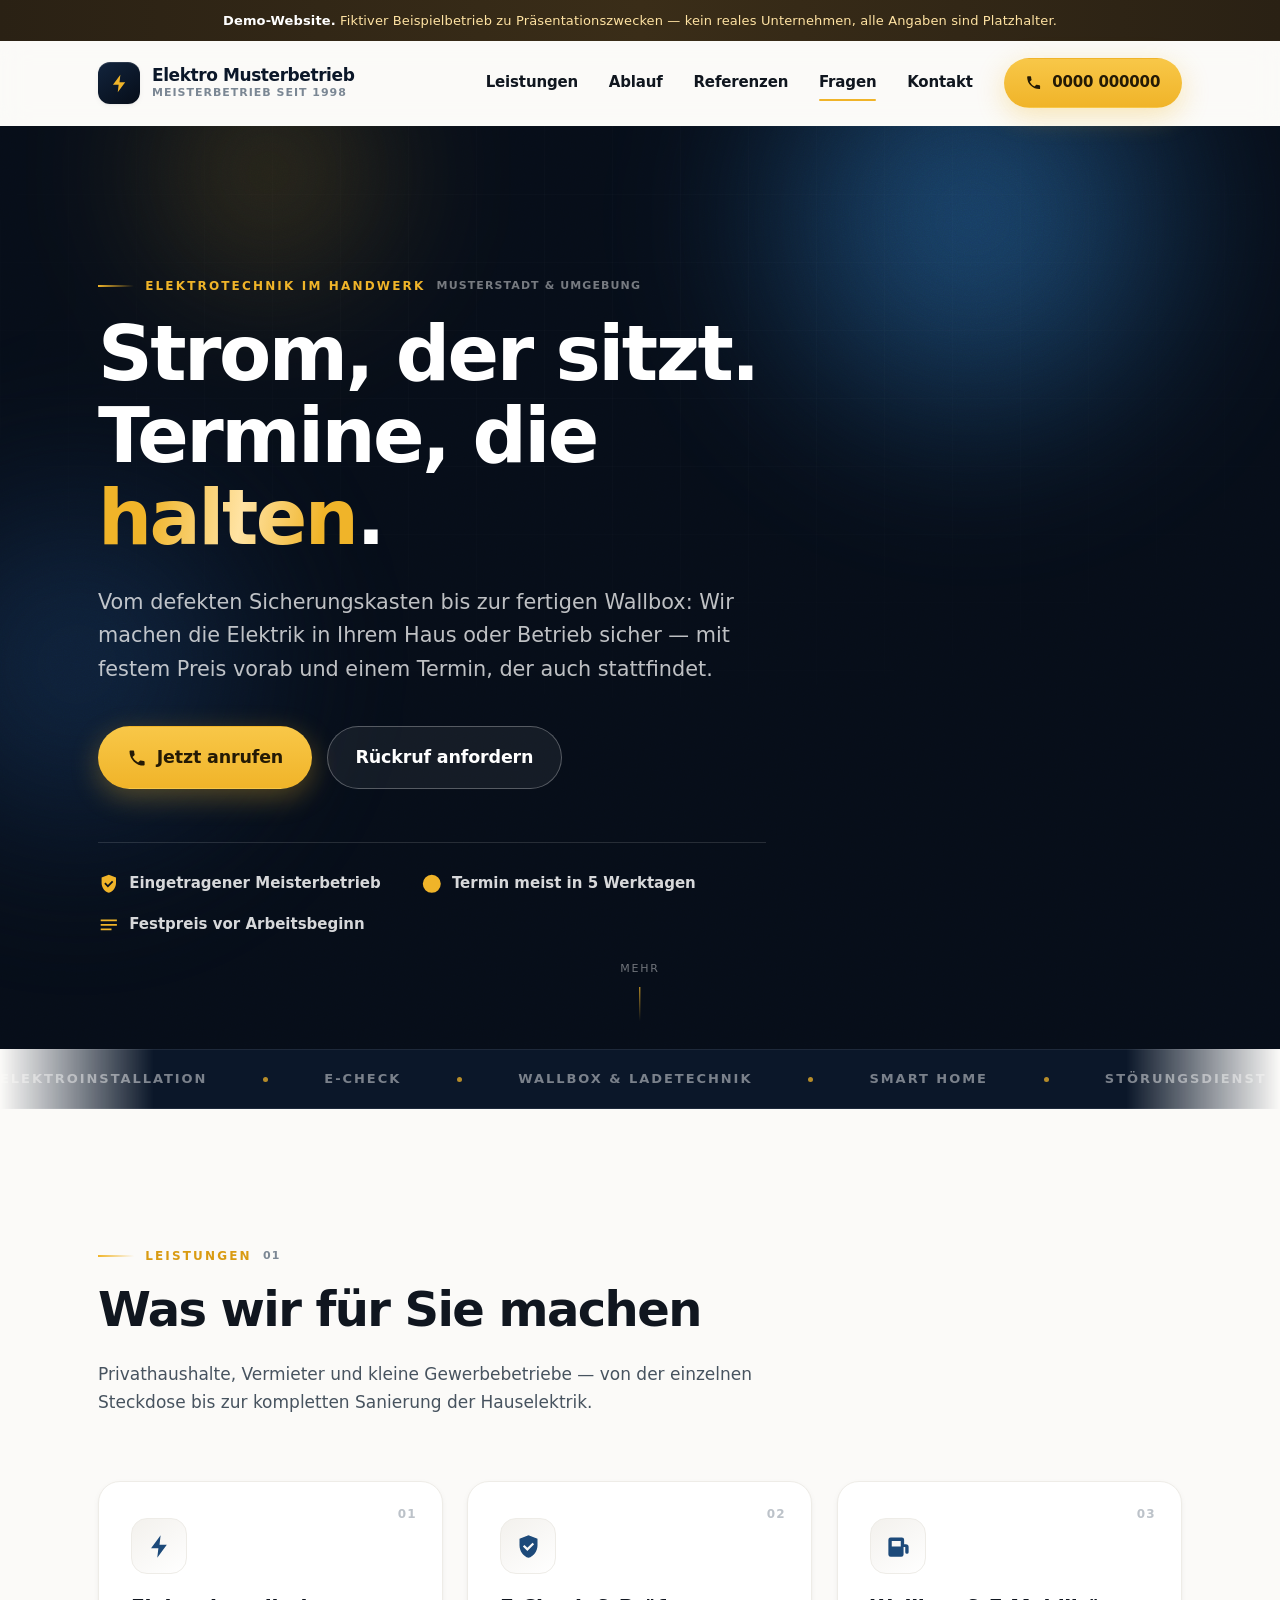
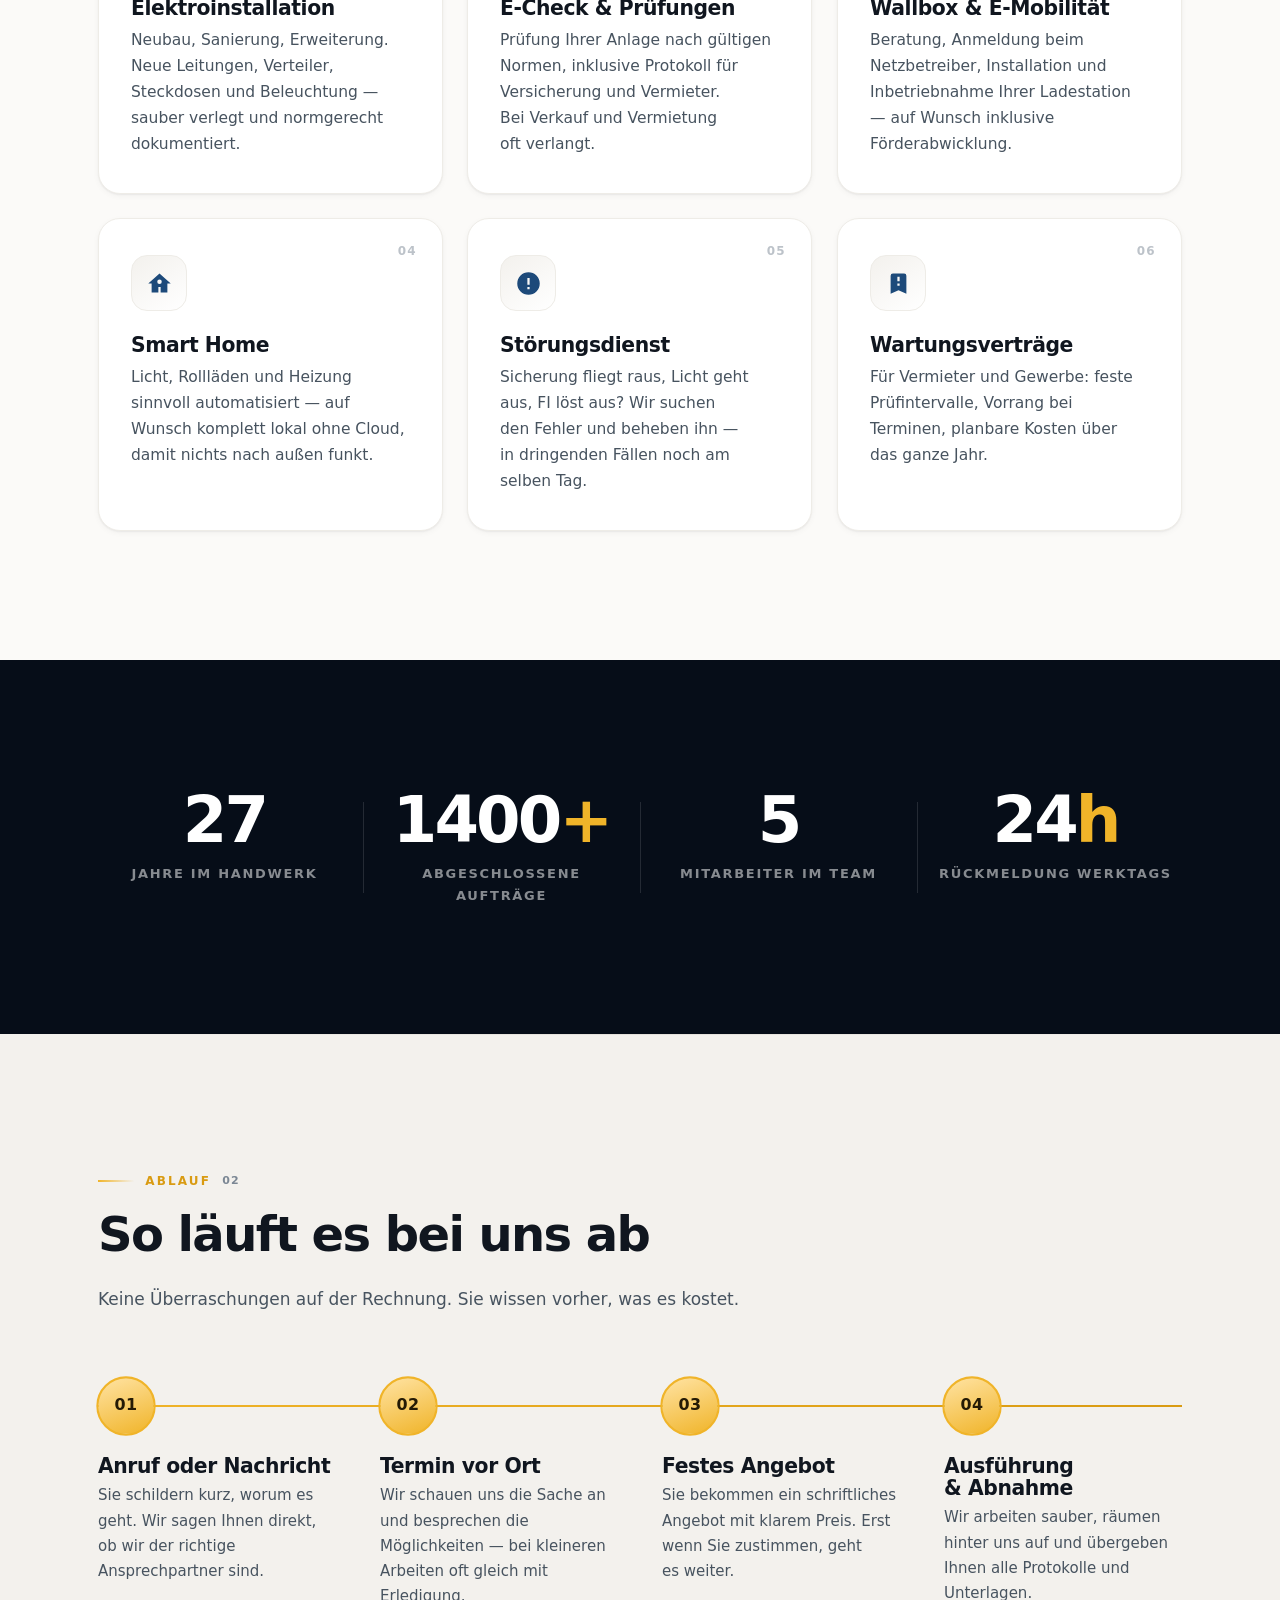
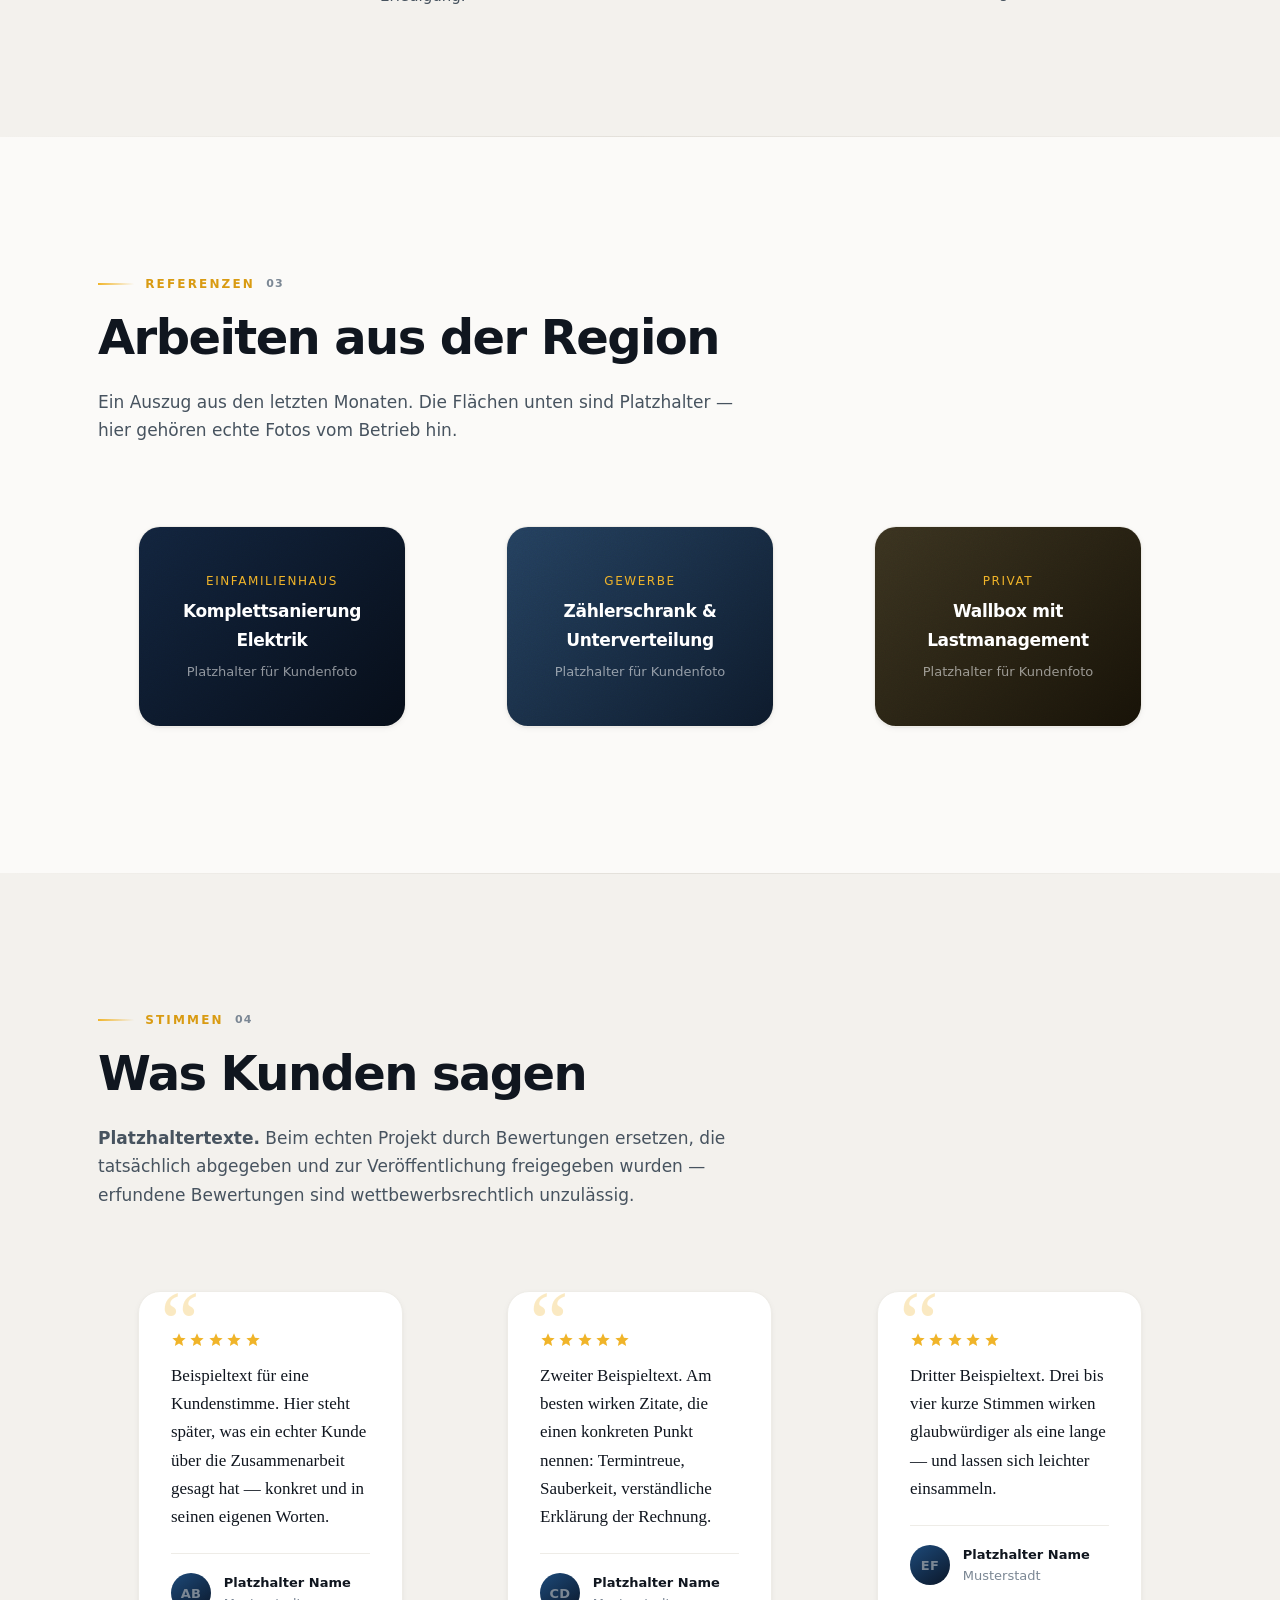
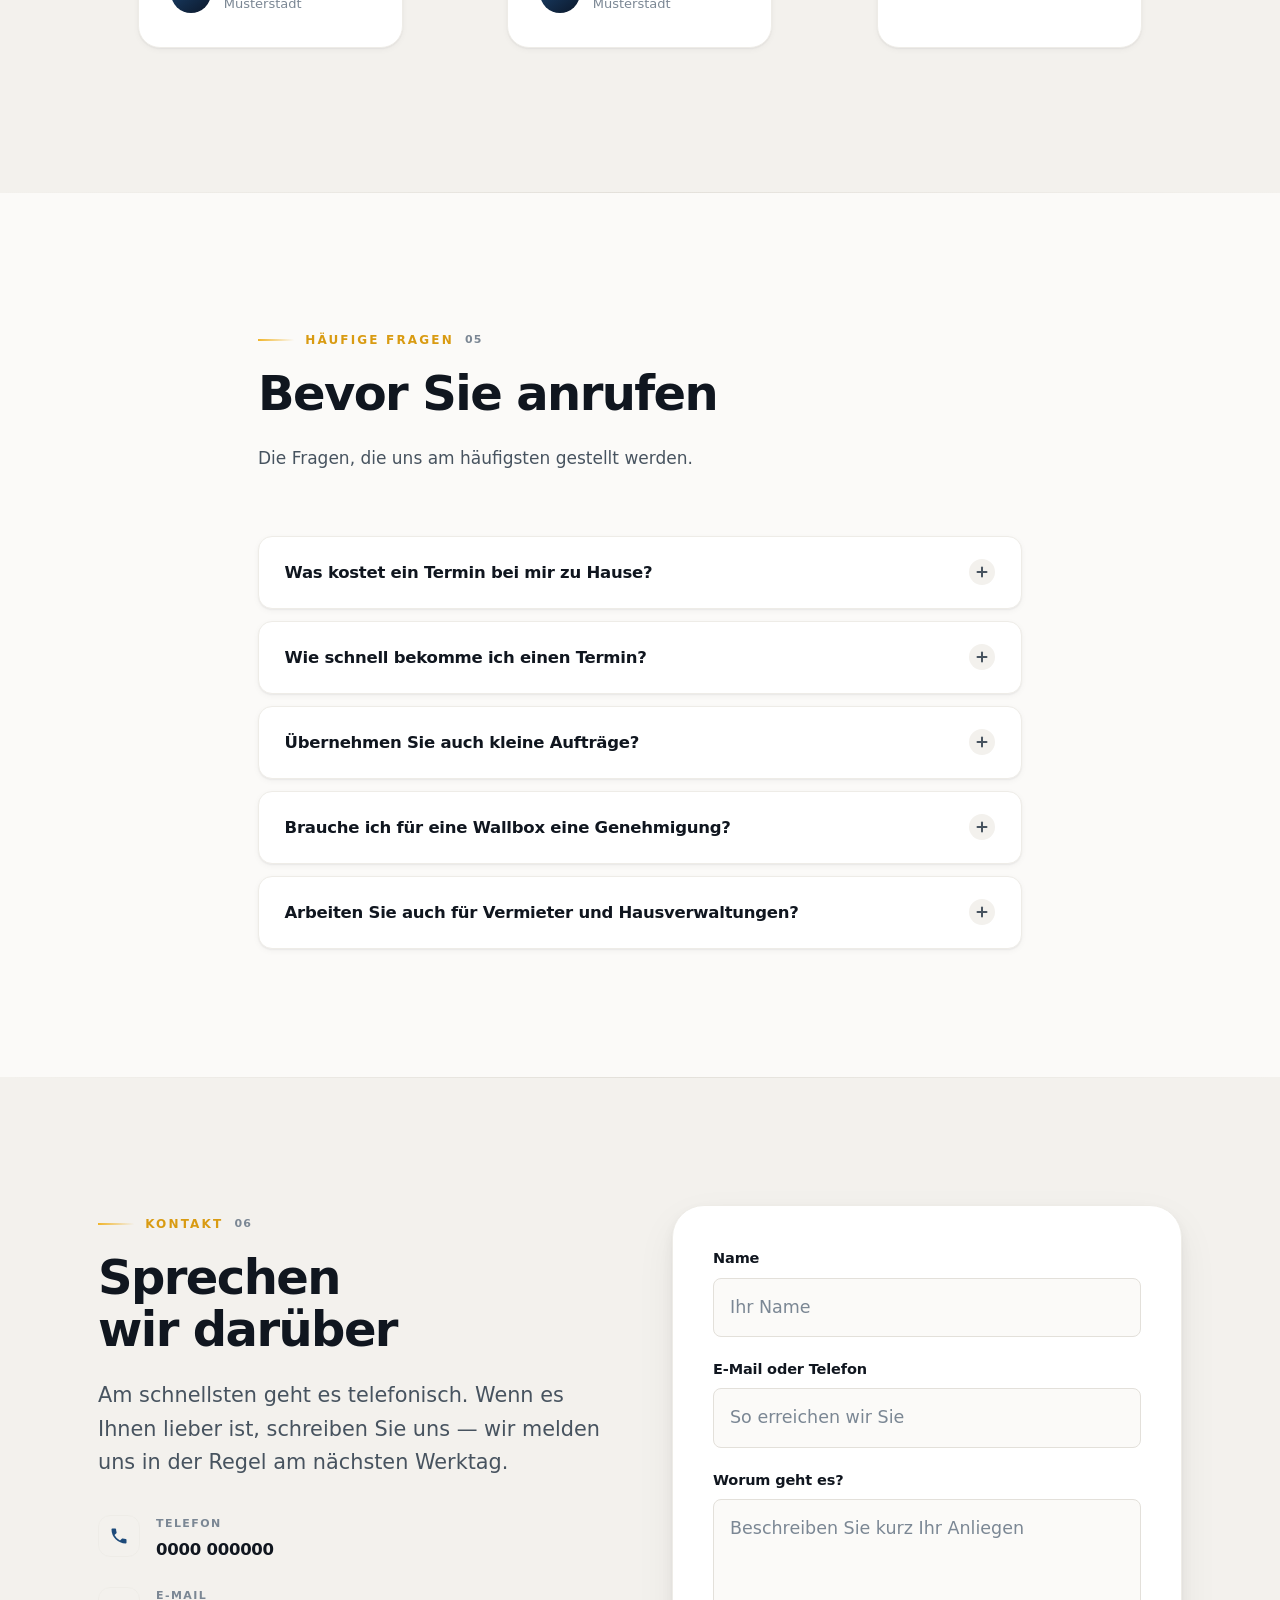
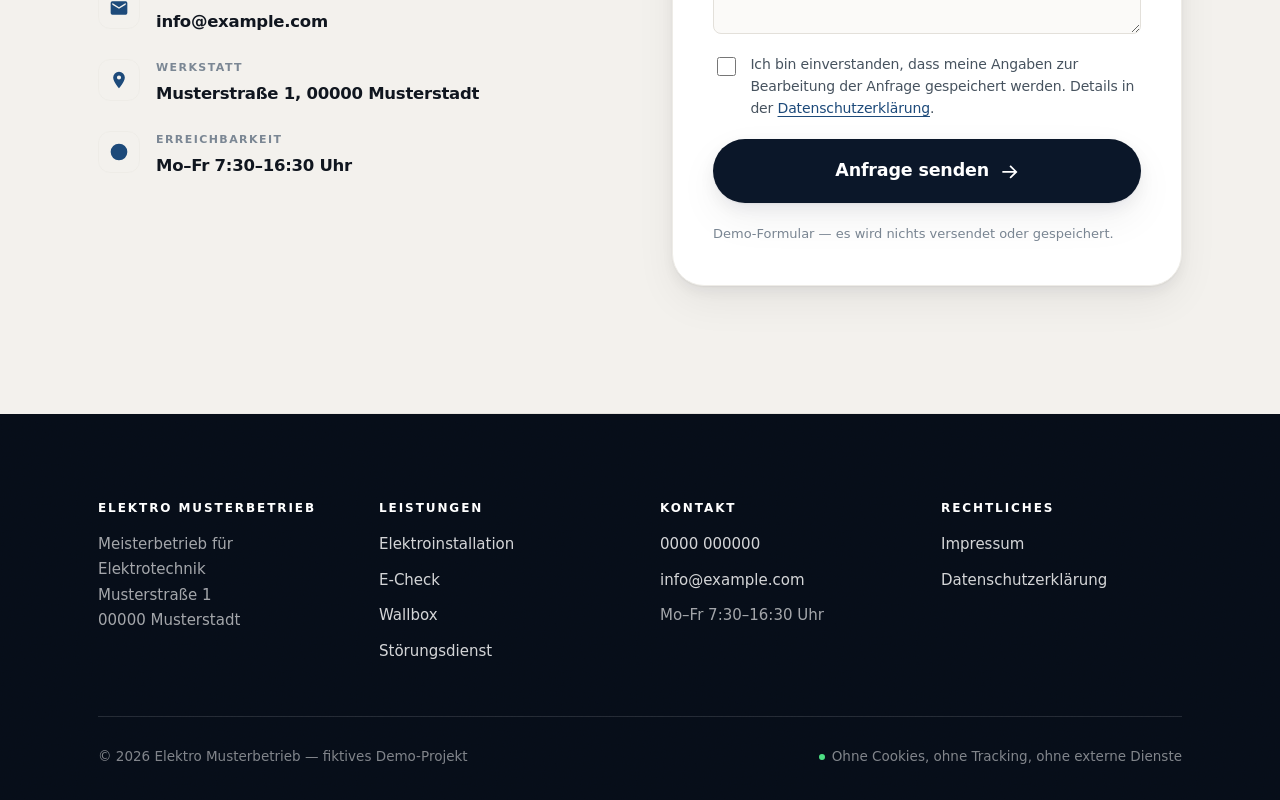
==== commit 52a794aa: "Kommentare zu den weniger offensichtlichen Stellen Abschnittsmarken plus Notizen dort, wo der Code b" ====
--- a/index.html
+++ b/index.html
@@ -8,6 +8,7 @@
 <meta name="robots" content="noindex, nofollow">
 <meta name="theme-color" content="#060d18">
 <link rel="stylesheet" href="style.css">
+<!-- muss vor dem Rendern laufen, sonst blitzen die Inhalte kurz auf -->
 <script>document.documentElement.className += ' js';</script>
 </head>
 <body>
@@ -15,6 +16,7 @@
 <a class="skip-link" href="#main">Zum Inhalt springen</a>
 <div class="progress" aria-hidden="true"></div>
 
+<!-- Demo-Hinweis: bei einem echten Kundenprojekt entfaellt dieser Block -->
 <div class="demo-bar">
   <strong>Demo-Website.</strong> Fiktiver Beispielbetrieb zu Präsentationszwecken — kein reales Unternehmen, alle Angaben sind Platzhalter.
 </div>
@@ -46,6 +48,7 @@
 
 <main id="main">
 
+  <!-- Hero -->
   <section class="hero" id="top">
     <div class="hero__aura" aria-hidden="true"><span></span><span></span><span></span></div>
     <div class="hero__grid" aria-hidden="true"></div>
@@ -92,6 +95,7 @@
     </a>
   </section>
 
+  <!-- Laufband -->
   <div class="ticker" aria-hidden="true">
     <div class="ticker__track">
       <span>Elektroinstallation</span>
@@ -113,6 +117,7 @@
     </div>
   </div>
 
+  <!-- Leistungen -->
   <section class="section" id="leistungen">
     <div class="wrap">
       <div class="section-head" data-reveal>
@@ -209,6 +214,7 @@
     </div>
   </section>
 
+  <!-- Ablauf -->
   <section class="section section--alt" id="ablauf">
     <div class="wrap">
       <div class="section-head" data-reveal>
@@ -242,6 +248,7 @@
     </div>
   </section>
 
+  <!-- Referenzen -->
   <section class="section" id="referenzen">
     <div class="wrap">
       <div class="section-head" data-reveal>
@@ -344,6 +351,7 @@
     </div>
   </section>
 
+  <!-- FAQ -->
   <section class="section" id="faq">
     <div class="wrap wrap--narrow">
       <div class="section-head" data-reveal>
@@ -391,6 +399,7 @@
     </div>
   </section>
 
+  <!-- Kontakt -->
   <section class="section section--alt" id="kontakt">
     <div class="wrap">
       <div class="contact">
@@ -420,6 +429,7 @@
           </ul>
         </div>
 
+        <!-- action bewusst leer, solange kein Empfangsweg feststeht -->
         <form class="form" action="#" method="post" data-reveal="right">
           <div class="field">
             <label for="name">Name</label>
--- a/style.css
+++ b/style.css
@@ -0,0 +1,954 @@
+/* Farben, Abstaende und Schatten zentral - fuer ein neues Kundenprojekt
+   reichen die --brand-* und --accent Werte hier oben. */
+:root {
+  --brand-900: #060d18;
+  --brand-800: #0b1729;
+  --brand-700: #12243d;
+  --brand-500: #1d4a7a;
+  --brand-300: #5b93cc;
+  --accent:    #f0b429;
+
+  --accent-600: #d99b12;
+  --accent-200: #ffe3a3;
+
+  --ink:        #10161f;
+  --ink-soft:   #47535f;
+  --ink-faint:  #7b8794;
+  --paper:      #fbfaf8;
+  --paper-alt:  #f3f1ed;
+  --line:       #e3e0da;
+  --line-soft:  #eeece7;
+
+  --r-sm: 8px;
+  --r-md: 14px;
+  --r-lg: 22px;
+  --r-xl: 32px;
+
+  --sh-1: 0 1px 2px rgb(10 18 30 / 6%),
+          0 2px 6px rgb(10 18 30 / 4%);
+  --sh-2: 0 1px 2px rgb(10 18 30 / 5%),
+          0 6px 16px rgb(10 18 30 / 6%),
+          0 16px 40px rgb(10 18 30 / 6%);
+  --sh-3: 0 2px 4px rgb(10 18 30 / 6%),
+          0 12px 28px rgb(10 18 30 / 9%),
+          0 32px 72px rgb(10 18 30 / 12%);
+  --sh-gold: 0 8px 28px rgb(240 180 41 / 32%);
+
+  --wrap: 1180px;
+  --wrap-narrow: 860px;
+  --gutter: clamp(1.25rem, 4vw, 3rem);
+
+  --ease-out:  cubic-bezier(.22, 1, .36, 1);
+  --ease-soft: cubic-bezier(.4, 0, .2, 1);
+  --ease-back: cubic-bezier(.34, 1.56, .64, 1);
+
+  --font: "Segoe UI", system-ui, -apple-system, Roboto, "Helvetica Neue", Arial, sans-serif;
+  --font-quote: Georgia, "Times New Roman", serif;
+
+  /* feine Koernung als Data-URI statt Bilddatei, spart einen Request */
+  --grain: url("data:image/svg+xml,%3Csvg xmlns='http://www.w3.org/2000/svg' width='140' height='140'%3E%3Cfilter id='n'%3E%3CfeTurbulence type='fractalNoise' baseFrequency='.85' numOctaves='4' stitchTiles='stitch'/%3E%3C/filter%3E%3Crect width='100%25' height='100%25' filter='url(%23n)' opacity='.35'/%3E%3C/svg%3E");
+}
+
+/* Reset */
+
+*, *::before, *::after { box-sizing: border-box; }
+
+html {
+  scroll-behavior: smooth;
+  scroll-padding-top: 92px;
+  -webkit-text-size-adjust: 100%;
+}
+
+body {
+  margin: 0;
+  font-family: var(--font);
+  font-size: clamp(1rem, .95rem + .22vw, 1.0938rem);
+  line-height: 1.68;
+  color: var(--ink);
+  background: var(--paper);
+  overflow-x: hidden;
+  -webkit-font-smoothing: antialiased;
+  -moz-osx-font-smoothing: grayscale;
+}
+
+img, svg { max-width: 100%; display: block; }
+img { height: auto; }
+
+:where(a, button, input, textarea, select, summary):focus-visible {
+  outline: 3px solid var(--accent);
+  outline-offset: 3px;
+  border-radius: 4px;
+}
+
+::selection { background: var(--accent-200); color: var(--brand-900); }
+
+.skip-link {
+  position: absolute; left: -9999px; top: 0; z-index: 200;
+  background: var(--brand-800); color: #fff;
+  padding: .875rem 1.5rem; border-radius: 0 0 var(--r-sm) 0;
+  font-weight: 600; text-decoration: none;
+}
+.skip-link:focus { left: 0; }
+
+.visually-hidden {
+  position: absolute; width: 1px; height: 1px;
+  margin: -1px; padding: 0; overflow: hidden;
+  clip: rect(0 0 0 0); white-space: nowrap; border: 0;
+}
+
+.demo-bar {
+  position: relative; z-index: 90;
+  background: linear-gradient(90deg, #2a2114, #3a2d18, #2a2114);
+  color: var(--accent-200);
+  font-size: .8125rem; letter-spacing: .01em; text-align: center;
+  padding: .6rem var(--gutter);
+}
+.demo-bar strong { color: #fff; }
+
+/* Typografie */
+
+h1, h2, h3, h4 {
+  margin: 0 0 .5em;
+  font-weight: 800;
+  line-height: 1.08;
+  letter-spacing: -.033em;
+  text-wrap: balance;
+}
+
+h1 { font-size: clamp(2.35rem, 1.3rem + 4.6vw, 4.75rem); }
+h2 { font-size: clamp(1.85rem, 1.3rem + 2.3vw, 3rem); }
+h3 { font-size: clamp(1.1rem, 1.03rem + .3vw, 1.3rem); letter-spacing: -.02em; }
+
+p { margin: 0 0 1.1em; text-wrap: pretty; }
+p:last-child { margin-bottom: 0; }
+
+a { color: var(--brand-500); text-underline-offset: .18em; }
+
+.lede {
+  font-size: clamp(1.0625rem, 1rem + .4vw, 1.3rem);
+  line-height: 1.6;
+  color: var(--ink-soft);
+  max-width: 58ch;
+}
+
+.eyebrow {
+  display: inline-flex; align-items: center; gap: .7rem;
+  margin-bottom: 1.1rem;
+  font-size: .75rem; font-weight: 700;
+  letter-spacing: .18em; text-transform: uppercase;
+  color: var(--accent-600);
+}
+.eyebrow::before {
+  content: "";
+  width: 2.25rem; height: 2px;
+  background: linear-gradient(90deg, var(--accent), transparent);
+}
+.eyebrow[data-num]::after {
+  content: attr(data-num);
+  font-size: .6875rem; letter-spacing: .1em;
+  color: var(--ink-faint); font-variant-numeric: tabular-nums;
+}
+.hero .eyebrow { color: var(--accent); }
+.hero .eyebrow[data-num]::after { color: rgb(255 255 255 / 45%); }
+
+/* Layout */
+
+.wrap { width: 100%; max-width: var(--wrap); margin-inline: auto; padding-inline: var(--gutter); }
+.wrap--narrow { max-width: var(--wrap-narrow); }
+
+.section { position: relative; padding-block: clamp(4.5rem, 10vw, 8.5rem); }
+.section--alt { background: var(--paper-alt); }
+.section--dark {
+  background: var(--brand-900);
+  color: rgb(255 255 255 / 75%);
+}
+.section--dark h2, .section--dark h3 { color: #fff; }
+
+.section--alt::before,
+.section--alt::after {
+  content: ""; position: absolute; left: 0; right: 0; height: 1px;
+  background: linear-gradient(90deg, transparent, var(--line), transparent);
+}
+.section--alt::before { top: 0; }
+.section--alt::after  { bottom: 0; }
+
+.section-head { max-width: 60ch; margin-bottom: clamp(2.75rem, 5vw, 4.5rem); }
+.section-head p { color: var(--ink-soft); font-size: 1.0625rem; }
+.section--dark .section-head p { color: rgb(255 255 255 / 68%); }
+
+/* Animationen */
+
+@keyframes rise {
+  from { opacity: 0; transform: translate3d(0, 26px, 0); }
+  to   { opacity: 1; transform: none; }
+}
+@keyframes fade {
+  from { opacity: 0; }
+  to   { opacity: 1; }
+}
+@keyframes drift {
+  0%   { transform: translate3d(0, 0, 0) scale(1); }
+  33%  { transform: translate3d(4%, -5%, 0) scale(1.09); }
+  66%  { transform: translate3d(-3%, 4%, 0) scale(.95); }
+  100% { transform: translate3d(0, 0, 0) scale(1); }
+}
+@keyframes sheen {
+  from { transform: translateX(-130%) skewX(-18deg); }
+  to   { transform: translateX(320%) skewX(-18deg); }
+}
+@keyframes pulse-ring {
+  0%   { box-shadow: 0 0 0 0 rgb(240 180 41 / 55%); }
+  70%  { box-shadow: 0 0 0 16px rgb(240 180 41 / 0%); }
+  100% { box-shadow: 0 0 0 0 rgb(240 180 41 / 0%); }
+}
+@keyframes marquee {
+  from { transform: translateX(0); }
+  to   { transform: translateX(-50%); }
+}
+@keyframes spark {
+  0%, 100% { opacity: .25; }
+  50%      { opacity: 1; }
+}
+
+/* Ausgangszustand nur wenn JS laeuft - ohne die Klasse js auf <html>
+   bliebe der Inhalt sonst dauerhaft unsichtbar. */
+.js [data-reveal] {
+  opacity: 0;
+  transform: translate3d(0, 28px, 0);
+  transition:
+    opacity .8s var(--ease-out),
+    transform .8s var(--ease-out);
+  transition-delay: var(--delay, 0ms);
+  will-change: opacity, transform;
+}
+.js [data-reveal="left"]  { transform: translate3d(-30px, 0, 0); }
+.js [data-reveal="right"] { transform: translate3d(30px, 0, 0); }
+.js [data-reveal="zoom"]  { transform: scale(.94); }
+
+.js [data-reveal].is-in {
+  opacity: 1;
+  transform: none;
+}
+
+@media (prefers-reduced-motion: reduce) {
+  html { scroll-behavior: auto; }
+  *, *::before, *::after {
+    animation-duration: .01ms !important;
+    animation-iteration-count: 1 !important;
+    transition-duration: .01ms !important;
+  }
+  .js [data-reveal] { opacity: 1 !important; transform: none !important; }
+}
+
+.progress {
+  position: fixed; inset: 0 0 auto 0; z-index: 120;
+  height: 3px; transform-origin: 0 50%; transform: scaleX(0);
+  background: linear-gradient(90deg, var(--accent), var(--accent-200));
+  pointer-events: none;
+}
+
+/* Buttons */
+
+.btn {
+  position: relative; overflow: hidden;
+  display: inline-flex; align-items: center; justify-content: center; gap: .6rem;
+  padding: 1rem 1.75rem;
+  border: 1.5px solid transparent; border-radius: 999px;
+  font: inherit; font-weight: 650; letter-spacing: -.01em;
+  text-decoration: none; cursor: pointer; white-space: nowrap;
+  transition:
+    transform .3s var(--ease-back),
+    box-shadow .3s var(--ease-out),
+    background-color .25s var(--ease-soft),
+    border-color .25s var(--ease-soft),
+    color .25s var(--ease-soft);
+}
+.btn > * { position: relative; z-index: 1; }
+.btn svg { width: 1.15em; height: 1.15em; flex: none; }
+
+.btn::after {
+  content: ""; position: absolute; inset: 0; z-index: 0;
+  background: linear-gradient(90deg, transparent, rgb(255 255 255 / 45%), transparent);
+  transform: translateX(-130%) skewX(-18deg);
+}
+.btn:hover::after { animation: sheen .85s var(--ease-out); }
+
+.btn:hover  { transform: translateY(-2px); }
+.btn:active { transform: translateY(0); transition-duration: .06s; }
+
+.btn--primary {
+  background: linear-gradient(180deg, #f8c748, var(--accent));
+  color: #241a05;
+  box-shadow: var(--sh-gold);
+}
+.btn--primary:hover { box-shadow: 0 12px 34px rgb(240 180 41 / 45%); }
+
+.btn--solid {
+  background: var(--brand-800); color: #fff;
+  box-shadow: var(--sh-2);
+}
+.btn--solid:hover { background: var(--brand-700); box-shadow: var(--sh-3); }
+
+.btn--ghost {
+  background: rgb(255 255 255 / 6%); color: #fff;
+  border-color: rgb(255 255 255 / 28%);
+  backdrop-filter: blur(6px);
+}
+.btn--ghost:hover { background: rgb(255 255 255 / 14%); border-color: rgb(255 255 255 / 55%); }
+
+.btn--outline {
+  background: transparent; color: var(--brand-800);
+  border-color: var(--line);
+}
+.btn--outline:hover { border-color: var(--brand-800); background: #fff; }
+
+.btn--sm { padding: .7rem 1.3rem; font-size: .9375rem; }
+
+/* Kopfbereich */
+
+.site-header {
+  position: sticky; top: 0; z-index: 100;
+  background: rgb(251 250 248 / 82%);
+  backdrop-filter: blur(14px) saturate(140%);
+  border-bottom: 1px solid transparent;
+  transition: border-color .35s var(--ease-soft), background-color .35s var(--ease-soft), box-shadow .35s var(--ease-soft);
+}
+.site-header.is-stuck {
+  background: rgb(251 250 248 / 94%);
+  border-bottom-color: var(--line);
+  box-shadow: 0 6px 24px rgb(10 18 30 / 6%);
+}
+
+.site-header__inner {
+  display: flex; align-items: center; justify-content: space-between;
+  gap: 1.5rem; min-height: 84px;
+  transition: min-height .35s var(--ease-soft);
+}
+.site-header.is-stuck .site-header__inner { min-height: 68px; }
+
+.logo {
+  display: inline-flex; align-items: center; gap: .75rem;
+  color: var(--brand-800); text-decoration: none;
+  font-weight: 800; font-size: 1.0625rem; letter-spacing: -.025em;
+  line-height: 1.15;
+}
+.logo__mark {
+  position: relative; display: grid; place-items: center;
+  width: 42px; height: 42px; flex: none;
+  border-radius: 12px;
+  background: linear-gradient(145deg, var(--brand-700), var(--brand-900));
+  color: var(--accent);
+  box-shadow: var(--sh-1), inset 0 1px 0 rgb(255 255 255 / 12%);
+  transition: transform .45s var(--ease-back);
+}
+.logo:hover .logo__mark { transform: rotate(-8deg) scale(1.07); }
+.logo__mark svg { width: 21px; height: 21px; }
+.logo__mark::after {
+  content: ""; position: absolute; inset: 0; border-radius: inherit;
+  background: var(--accent); opacity: 0; filter: blur(14px); z-index: -1;
+  transition: opacity .45s var(--ease-out);
+}
+.logo:hover .logo__mark::after { opacity: .5; }
+
+.logo small {
+  display: block; margin-top: 1px;
+  font-size: .6875rem; font-weight: 600; letter-spacing: .09em;
+  text-transform: uppercase; color: var(--ink-faint);
+}
+
+.nav { display: flex; align-items: center; gap: clamp(1.25rem, 2.4vw, 2.25rem); }
+
+.nav__links { display: flex; align-items: center; gap: clamp(1.25rem, 2.4vw, 2.25rem); }
+.nav__links a {
+  position: relative;
+  color: var(--ink); text-decoration: none;
+  font-weight: 600; font-size: .9375rem; letter-spacing: -.01em;
+  padding-block: .35rem;
+}
+.nav__links a::after {
+  content: ""; position: absolute; left: 0; right: 0; bottom: 0;
+  height: 2px; border-radius: 2px; background: var(--accent);
+  transform: scaleX(0); transform-origin: 50%;
+  transition: transform .38s var(--ease-out);
+}
+.nav__links a:hover::after,
+.nav__links a.is-current::after { transform: scaleX(1); }
+
+@media (max-width: 900px) {
+  .nav__links { display: none; }
+}
+@media (max-width: 520px) {
+  .nav .btn span { display: none; }
+  .nav .btn { padding: .7rem .9rem; }
+}
+
+/* Hero */
+
+.hero {
+  position: relative; isolation: isolate; overflow: hidden;
+  background: var(--brand-900);
+  color: #fff;
+  padding-block: clamp(4.5rem, 11vw, 9rem) clamp(4rem, 9vw, 7rem);
+}
+
+.hero__aura { position: absolute; inset: -25%; z-index: -3; filter: blur(70px); opacity: .62; }
+.hero__aura span {
+  position: absolute; display: block; border-radius: 50%;
+  animation: drift 26s var(--ease-soft) infinite;
+}
+.hero__aura span:nth-child(1) {
+  width: 46vw; height: 46vw; top: 2%; left: 52%;
+  background: radial-gradient(circle, #2f7ec4, transparent 66%);
+}
+.hero__aura span:nth-child(2) {
+  width: 38vw; height: 38vw; top: 38%; left: 8%;
+  background: radial-gradient(circle, #1b3f6b, transparent 68%);
+  animation-duration: 34s; animation-direction: reverse;
+}
+.hero__aura span:nth-child(3) {
+  width: 26vw; height: 26vw; top: 8%; left: 22%;
+  background: radial-gradient(circle, rgb(240 180 41 / 42%), transparent 70%);
+  animation-duration: 30s; animation-delay: -8s;
+}
+
+.hero__grid {
+  position: absolute; inset: 0; z-index: -2; opacity: .16;
+  background-image:
+    linear-gradient(rgb(255 255 255 / 9%) 1px, transparent 1px),
+    linear-gradient(90deg, rgb(255 255 255 / 9%) 1px, transparent 1px);
+  background-size: 68px 68px;
+  mask-image: radial-gradient(ellipse 85% 65% at 50% 22%, #000 20%, transparent 78%);
+}
+
+.hero::after {
+  content: ""; position: absolute; inset: 0; z-index: -1;
+  background-image: var(--grain);
+  opacity: .5; mix-blend-mode: overlay; pointer-events: none;
+}
+
+.hero__inner { max-width: 60ch; }
+
+.hero h1 { color: #fff; margin-bottom: .35em; }
+.hero h1 em {
+  position: relative; font-style: normal;
+  background: linear-gradient(100deg, var(--accent) 20%, var(--accent-200) 55%, var(--accent) 85%);
+  -webkit-background-clip: text; background-clip: text;
+  -webkit-text-fill-color: transparent; color: transparent;
+}
+
+.hero__lede { color: rgb(255 255 255 / 74%); max-width: 50ch; }
+
+.hero__actions { display: flex; flex-wrap: wrap; gap: .9rem; margin-top: 2.5rem; }
+.hero__actions .btn--primary { animation: pulse-ring 3.2s ease-out 2s infinite; }
+
+.hero__trust {
+  display: flex; flex-wrap: wrap; gap: 1rem 2.5rem;
+  margin: 3.25rem 0 0; padding: 1.75rem 0 0;
+  list-style: none;
+  border-top: 1px solid rgb(255 255 255 / 13%);
+}
+.hero__trust li {
+  display: flex; align-items: center; gap: .6rem;
+  font-size: .9375rem; font-weight: 600; color: rgb(255 255 255 / 84%);
+}
+.hero__trust svg { width: 1.35rem; height: 1.35rem; color: var(--accent); flex: none; }
+
+.hero__scroll {
+  position: absolute; left: 50%; bottom: 1.75rem; z-index: 2;
+  transform: translateX(-50%);
+  display: grid; place-items: center; gap: .5rem;
+  font-size: .6875rem; letter-spacing: .16em; text-transform: uppercase;
+  color: rgb(255 255 255 / 42%); text-decoration: none;
+}
+.hero__scroll i {
+  display: block; width: 1px; height: 34px;
+  background: linear-gradient(180deg, var(--accent), transparent);
+}
+@media (max-width: 900px) { .hero__scroll { display: none; } }
+
+/* Laufband - der Track enthaelt die Eintraege doppelt, damit der Sprung
+   bei translateX(-50%) am Schleifenende nicht auffaellt. */
+.ticker {
+  overflow: hidden; padding-block: 1.15rem;
+  background: var(--brand-800); color: rgb(255 255 255 / 46%);
+  border-block: 1px solid rgb(255 255 255 / 8%);
+  mask-image: linear-gradient(90deg, transparent, #000 12%, #000 88%, transparent);
+}
+.ticker__track {
+  display: flex; width: max-content; gap: 3.5rem;
+  animation: marquee 42s linear infinite;
+}
+.ticker:hover .ticker__track { animation-play-state: paused; }
+.ticker span {
+  display: inline-flex; align-items: center; gap: 3.5rem;
+  font-size: .8125rem; font-weight: 650;
+  letter-spacing: .15em; text-transform: uppercase; white-space: nowrap;
+}
+.ticker span::after {
+  content: ""; width: 5px; height: 5px; border-radius: 50%;
+  background: var(--accent); opacity: .75;
+}
+
+/* Leistungen */
+
+.cards {
+  display: grid; gap: 1.5rem;
+  grid-template-columns: repeat(auto-fit, minmax(295px, 1fr));
+}
+
+.card {
+  position: relative; isolation: isolate; overflow: hidden;
+  padding: 2.25rem 2rem;
+  background: #fff;
+  border: 1px solid var(--line-soft);
+  border-radius: var(--r-lg);
+  box-shadow: var(--sh-1);
+  transition:
+    transform .5s var(--ease-out),
+    box-shadow .5s var(--ease-out),
+    border-color .5s var(--ease-out);
+}
+
+.card::before {
+  content: ""; position: absolute; inset: -1px; z-index: -1;
+  border-radius: inherit; opacity: 0;
+  background: radial-gradient(
+    340px circle at var(--mx, 50%) var(--my, 0%),
+    rgb(240 180 41 / 15%), transparent 62%);
+  transition: opacity .5s var(--ease-out);
+}
+.card:hover {
+  transform: translateY(-6px);
+  border-color: var(--accent-200);
+  box-shadow: var(--sh-3);
+}
+.card:hover::before { opacity: 1; }
+
+.card__icon {
+  position: relative;
+  display: grid; place-items: center;
+  width: 56px; height: 56px; margin-bottom: 1.5rem;
+  border-radius: 16px;
+  background: linear-gradient(145deg, var(--paper-alt), #fff);
+  border: 1px solid var(--line-soft);
+  color: var(--brand-500);
+  transition:
+    transform .55s var(--ease-back),
+    background-color .4s var(--ease-out),
+    color .4s var(--ease-out),
+    border-color .4s var(--ease-out);
+}
+.card:hover .card__icon {
+  transform: translateY(-3px) rotate(-7deg) scale(1.06);
+  background: linear-gradient(145deg, var(--brand-700), var(--brand-900));
+  border-color: var(--brand-900);
+  color: var(--accent);
+}
+.card__icon svg { width: 27px; height: 27px; }
+
+.card h3 { margin-bottom: .45rem; }
+.card p { color: var(--ink-soft); font-size: .9688rem; }
+
+.card__no {
+  position: absolute; top: 1.35rem; right: 1.6rem;
+  font-size: .75rem; font-weight: 700; letter-spacing: .1em;
+  color: var(--ink-faint); opacity: .5;
+  font-variant-numeric: tabular-nums;
+  transition: opacity .4s var(--ease-out), color .4s var(--ease-out);
+}
+.card:hover .card__no { opacity: 1; color: var(--accent-600); }
+
+/* Kennzahlen */
+
+.stats {
+  display: grid; gap: 2.5rem 1.5rem;
+  grid-template-columns: repeat(auto-fit, minmax(180px, 1fr));
+}
+.stat { text-align: center; position: relative; }
+.stat + .stat::before {
+  content: ""; position: absolute; left: -.75rem; top: 12%; bottom: 12%;
+  width: 1px; background: rgb(255 255 255 / 12%);
+}
+@media (max-width: 700px) { .stat + .stat::before { display: none; } }
+
+.stat__num {
+  display: block;
+  font-size: clamp(2.6rem, 1.6rem + 3.4vw, 4rem);
+  font-weight: 800; letter-spacing: -.045em; line-height: 1;
+  color: #fff;
+  font-variant-numeric: tabular-nums;
+}
+.stat__num em {
+  font-style: normal; color: var(--accent);
+}
+.stat__label {
+  display: block; margin-top: .7rem;
+  font-size: .8125rem; font-weight: 600;
+  letter-spacing: .13em; text-transform: uppercase;
+  color: rgb(255 255 255 / 52%);
+}
+
+/* Ablauf */
+
+.steps {
+  position: relative;
+  display: grid; gap: 2.75rem;
+  grid-template-columns: repeat(auto-fit, minmax(215px, 1fr));
+  list-style: none; margin: 0; padding: 0;
+  counter-reset: step;
+}
+
+.steps::before {
+  content: ""; position: absolute;
+  top: 27px; left: 0; right: 0; height: 2px;
+  background: var(--line);
+}
+.steps::after {
+  content: ""; position: absolute;
+  top: 27px; left: 0; height: 2px;
+  width: 100%; transform: scaleX(0); transform-origin: 0 50%;
+  background: linear-gradient(90deg, var(--accent), var(--accent-600));
+  transition: transform 1.9s var(--ease-out) .25s;
+}
+.steps.is-in::after { transform: scaleX(1); }
+@media (max-width: 760px) {
+  .steps::before, .steps::after { display: none; }
+}
+
+.step { position: relative; counter-increment: step; }
+.step::before {
+  content: counter(step, decimal-leading-zero);
+  position: relative; z-index: 1;
+  display: grid; place-items: center;
+  width: 56px; height: 56px; margin-bottom: 1.4rem;
+  border-radius: 50%;
+  background: var(--paper-alt);
+  border: 2px solid var(--line);
+  color: var(--ink-faint);
+  font-size: .9375rem; font-weight: 800; letter-spacing: .02em;
+  font-variant-numeric: tabular-nums;
+  transition:
+    background-color .5s var(--ease-out),
+    border-color .5s var(--ease-out),
+    color .5s var(--ease-out),
+    transform .5s var(--ease-back);
+  transition-delay: var(--delay, 0ms);
+}
+.section--alt .step::before { background: var(--paper); }
+
+.steps.is-in .step::before {
+  background: linear-gradient(160deg, var(--accent-200), var(--accent));
+  border-color: var(--accent);
+  color: #241a05;
+  transform: scale(1.06);
+}
+
+.step h3 { margin-bottom: .35rem; }
+.step p { color: var(--ink-soft); font-size: .9375rem; }
+
+/* Referenzen */
+
+.gallery {
+  display: grid; gap: 1.25rem;
+  grid-template-columns: repeat(auto-fit, minmax(280px, 1fr));
+}
+
+.shot {
+  position: relative; overflow: hidden;
+  aspect-ratio: 4 / 3;
+  border-radius: var(--r-lg);
+  border: 1px solid var(--line-soft);
+  box-shadow: var(--sh-1);
+  display: grid; place-items: center;
+  transition: transform .55s var(--ease-out), box-shadow .55s var(--ease-out);
+}
+.shot:hover { transform: translateY(-5px); box-shadow: var(--sh-3); }
+
+.shot__ph {
+  position: absolute; inset: 0;
+  background:
+    linear-gradient(135deg, var(--brand-700), var(--brand-900));
+  transition: transform .8s var(--ease-out);
+}
+.shot:nth-child(2) .shot__ph { background: linear-gradient(135deg, #24405e, #0d1a2b); }
+.shot:nth-child(3) .shot__ph { background: linear-gradient(135deg, #3a3320, #171207); }
+.shot:hover .shot__ph { transform: scale(1.06); }
+
+.shot__ph::after {
+  content: ""; position: absolute; inset: 0;
+  background-image: var(--grain); opacity: .4; mix-blend-mode: overlay;
+}
+
+.shot__label {
+  position: relative; z-index: 1;
+  display: grid; gap: .4rem; place-items: center;
+  padding: 1.5rem; text-align: center;
+  color: rgb(255 255 255 / 78%);
+}
+.shot__label strong {
+  font-size: 1.0625rem; font-weight: 700; color: #fff; letter-spacing: -.02em;
+}
+.shot__label span {
+  font-size: .75rem; letter-spacing: .13em; text-transform: uppercase;
+  color: var(--accent);
+}
+.shot__label small {
+  font-size: .8125rem; color: rgb(255 255 255 / 55%);
+}
+
+/* Stimmen */
+
+.quotes {
+  display: grid; gap: 1.5rem;
+  grid-template-columns: repeat(auto-fit, minmax(300px, 1fr));
+}
+
+.quote {
+  position: relative;
+  padding: 2.5rem 2rem 2rem;
+  background: #fff;
+  border: 1px solid var(--line-soft);
+  border-radius: var(--r-lg);
+  box-shadow: var(--sh-1);
+  transition: transform .5s var(--ease-out), box-shadow .5s var(--ease-out);
+}
+.quote:hover { transform: translateY(-4px); box-shadow: var(--sh-2); }
+
+.quote::before {
+  content: "\201C";
+  position: absolute; top: -.15em; left: 1.35rem;
+  font-family: var(--font-quote);
+  font-size: 5.5rem; line-height: 1;
+  color: var(--accent); opacity: .28;
+}
+.quote blockquote {
+  margin: 0 0 1.4rem;
+  font-family: var(--font-quote);
+  font-size: 1.0625rem; line-height: 1.65; color: var(--ink);
+}
+.quote figcaption {
+  display: flex; align-items: center; gap: .8rem;
+  padding-top: 1.1rem; border-top: 1px solid var(--line-soft);
+  font-size: .875rem;
+}
+.quote__avatar {
+  display: grid; place-items: center;
+  width: 40px; height: 40px; flex: none; border-radius: 50%;
+  background: linear-gradient(145deg, var(--brand-500), var(--brand-800));
+  color: #fff; font-weight: 700; font-size: .875rem; letter-spacing: .02em;
+}
+.quote figcaption strong { display: block; color: var(--ink); }
+.quote figcaption span { color: var(--ink-faint); font-size: .8125rem; }
+
+.stars { display: flex; gap: .15rem; margin-bottom: .9rem; color: var(--accent); }
+.stars svg { width: 1rem; height: 1rem; }
+
+/* FAQ */
+
+.faq { display: grid; gap: .75rem; }
+
+.faq details {
+  background: #fff;
+  border: 1px solid var(--line-soft);
+  border-radius: var(--r-md);
+  box-shadow: var(--sh-1);
+  overflow: hidden;
+  transition: border-color .35s var(--ease-out), box-shadow .35s var(--ease-out);
+}
+.faq details[open] { border-color: var(--accent-200); box-shadow: var(--sh-2); }
+
+.faq summary {
+  display: flex; align-items: center; justify-content: space-between; gap: 1.25rem;
+  padding: 1.35rem 1.6rem;
+  font-weight: 650; font-size: 1.0313rem; letter-spacing: -.015em;
+  cursor: pointer; list-style: none;
+  transition: color .3s var(--ease-out);
+}
+.faq summary::-webkit-details-marker { display: none; }
+.faq summary:hover { color: var(--brand-500); }
+
+.faq summary i {
+  position: relative; flex: none;
+  width: 26px; height: 26px; border-radius: 50%;
+  background: var(--paper-alt);
+  transition: background-color .35s var(--ease-out), transform .45s var(--ease-back);
+}
+.faq summary i::before,
+.faq summary i::after {
+  content: ""; position: absolute; top: 50%; left: 50%;
+  width: 11px; height: 2px; border-radius: 2px;
+  background: var(--ink-soft);
+  transform: translate(-50%, -50%);
+  transition: transform .45s var(--ease-back), background-color .35s var(--ease-out);
+}
+.faq summary i::after { transform: translate(-50%, -50%) rotate(90deg); }
+
+.faq details[open] summary i { background: var(--accent); transform: rotate(180deg); }
+.faq details[open] summary i::before,
+.faq details[open] summary i::after { background: #241a05; }
+.faq details[open] summary i::after { transform: translate(-50%, -50%) rotate(0deg); }
+
+/* Hoehenanimation ueber grid-template-rows, braucht keine feste Pixelhoehe */
+.faq__body {
+  display: grid; grid-template-rows: 0fr;
+  transition: grid-template-rows .45s var(--ease-out);
+}
+.faq details[open] .faq__body { grid-template-rows: 1fr; }
+.faq__body > div { overflow: hidden; }
+.faq__body p {
+  padding: 0 1.6rem 1.5rem;
+  color: var(--ink-soft); font-size: .9688rem;
+}
+
+/* Kontakt */
+
+.contact {
+  display: grid; gap: clamp(2.5rem, 5vw, 4rem);
+  grid-template-columns: repeat(auto-fit, minmax(310px, 1fr));
+  align-items: start;
+}
+
+.contact-list { display: grid; gap: 1.4rem; list-style: none; margin: 2.25rem 0 0; padding: 0; }
+.contact-list li { display: flex; gap: 1rem; align-items: flex-start; }
+.contact-list i {
+  display: grid; place-items: center; flex: none;
+  width: 42px; height: 42px; border-radius: 12px;
+  background: var(--paper-alt); border: 1px solid var(--line-soft);
+  color: var(--brand-500);
+  transition: background-color .4s var(--ease-out), color .4s var(--ease-out), transform .45s var(--ease-back);
+}
+.contact-list li:hover i {
+  background: var(--brand-800); color: var(--accent); transform: scale(1.07);
+}
+.contact-list svg { width: 20px; height: 20px; }
+.contact-list strong {
+  display: block; margin-bottom: .1rem;
+  font-size: .6875rem; font-weight: 700;
+  letter-spacing: .13em; text-transform: uppercase; color: var(--ink-faint);
+}
+.contact-list a, .contact-list span.val {
+  color: var(--ink); text-decoration: none;
+  font-weight: 650; font-size: 1.0313rem; letter-spacing: -.015em;
+}
+.contact-list a:hover { color: var(--brand-500); }
+
+.form {
+  display: grid; gap: 1.25rem;
+  padding: clamp(1.75rem, 3.5vw, 2.5rem);
+  background: #fff;
+  border: 1px solid var(--line-soft);
+  border-radius: var(--r-xl);
+  box-shadow: var(--sh-2);
+}
+.field { display: grid; gap: .45rem; }
+.field label { font-weight: 650; font-size: .9063rem; letter-spacing: -.01em; }
+.field input, .field textarea {
+  font: inherit; color: var(--ink);
+  padding: .875rem 1rem;
+  background: var(--paper);
+  border: 1.5px solid var(--line);
+  border-radius: var(--r-sm);
+  width: 100%;
+  transition: border-color .3s var(--ease-out), background-color .3s var(--ease-out), box-shadow .3s var(--ease-out);
+}
+.field input::placeholder, .field textarea::placeholder { color: var(--ink-faint); }
+.field input:focus, .field textarea:focus {
+  background: #fff; border-color: var(--brand-500);
+  box-shadow: 0 0 0 4px rgb(29 74 122 / 10%);
+  outline: none;
+}
+.field textarea { resize: vertical; min-height: 135px; }
+
+.field--check { grid-template-columns: auto 1fr; align-items: start; gap: .7rem; }
+.field--check input { width: 1.2rem; height: 1.2rem; margin-top: .18rem; accent-color: var(--brand-500); }
+.field--check label { font-weight: 400; font-size: .875rem; color: var(--ink-soft); line-height: 1.55; }
+
+.form__note { font-size: .8125rem; color: var(--ink-faint); margin: 0; }
+
+/* Fusszeile */
+
+.site-footer {
+  position: relative; overflow: hidden;
+  background: var(--brand-900); color: rgb(255 255 255 / 62%);
+  padding-block: clamp(3.5rem, 7vw, 5.5rem) 2rem;
+  font-size: .9375rem;
+}
+.site-footer::before {
+  content: ""; position: absolute; inset: 0;
+  background-image: var(--grain); opacity: .4; mix-blend-mode: overlay; pointer-events: none;
+}
+.site-footer a { color: rgb(255 255 255 / 82%); text-decoration: none; transition: color .3s var(--ease-out); }
+.site-footer a:hover { color: var(--accent); }
+.site-footer h3 {
+  margin-bottom: 1.1rem; color: #fff;
+  font-size: .75rem; font-weight: 700;
+  letter-spacing: .16em; text-transform: uppercase;
+}
+.footer-grid {
+  display: grid; gap: 2.5rem;
+  grid-template-columns: repeat(auto-fit, minmax(190px, 1fr));
+}
+.footer-grid ul { display: grid; gap: .65rem; list-style: none; margin: 0; padding: 0; }
+.footer-bottom {
+  display: flex; flex-wrap: wrap; gap: .6rem 2rem; justify-content: space-between;
+  margin-top: 3.25rem; padding-top: 1.75rem;
+  border-top: 1px solid rgb(255 255 255 / 12%);
+  font-size: .8438rem; color: rgb(255 255 255 / 48%);
+}
+.footer-badge {
+  display: inline-flex; align-items: center; gap: .45rem;
+}
+.footer-badge b {
+  width: 6px; height: 6px; border-radius: 50%; background: #4ade80;
+  animation: spark 2.4s ease-in-out infinite;
+}
+
+/* Anrufleiste, nur auf schmalen Bildschirmen */
+.call-bar {
+  position: fixed; inset: auto 0 0 0; z-index: 110;
+  display: none; gap: .6rem; padding: .7rem;
+  background: rgb(251 250 248 / 94%);
+  backdrop-filter: blur(14px);
+  border-top: 1px solid var(--line);
+  box-shadow: 0 -6px 24px rgb(10 18 30 / 8%);
+  transform: translateY(110%);
+  transition: transform .45s var(--ease-out);
+}
+.call-bar.is-visible { transform: none; }
+.call-bar .btn { flex: 1; padding: .875rem 1rem; }
+
+@media (max-width: 900px) {
+  .call-bar { display: flex; }
+  body { padding-bottom: 4.75rem; }
+}
+
+/* Rechtstexte */
+
+.legal { max-width: 74ch; }
+.legal h1 { font-size: clamp(2rem, 1.5rem + 2vw, 2.85rem); margin-bottom: 1.5rem; }
+.legal h2 { margin-top: 2.75rem; font-size: 1.35rem; }
+.legal h2:first-of-type { margin-top: 0; }
+.legal h3 { margin-top: 1.85rem; font-size: 1.0625rem; }
+.legal ul { padding-left: 1.3rem; color: var(--ink-soft); }
+.legal li { margin-bottom: .4rem; }
+.legal p { color: var(--ink-soft); }
+.legal code {
+  background: var(--paper-alt); padding: .1em .4em;
+  border-radius: 4px; font-size: .9em;
+}
+
+.placeholder {
+  background: linear-gradient(180deg, transparent 58%, var(--accent-200) 58%);
+  padding: 0 .22em; font-weight: 650; color: var(--ink);
+}
+
+.notice {
+  margin-bottom: 2.5rem; padding: 1.4rem 1.6rem;
+  background: #fff;
+  border: 1px solid var(--line-soft);
+  border-left: 4px solid var(--accent);
+  border-radius: 0 var(--r-md) var(--r-md) 0;
+  box-shadow: var(--sh-1);
+  font-size: .9375rem;
+}
+.notice p { color: var(--ink-soft); }
